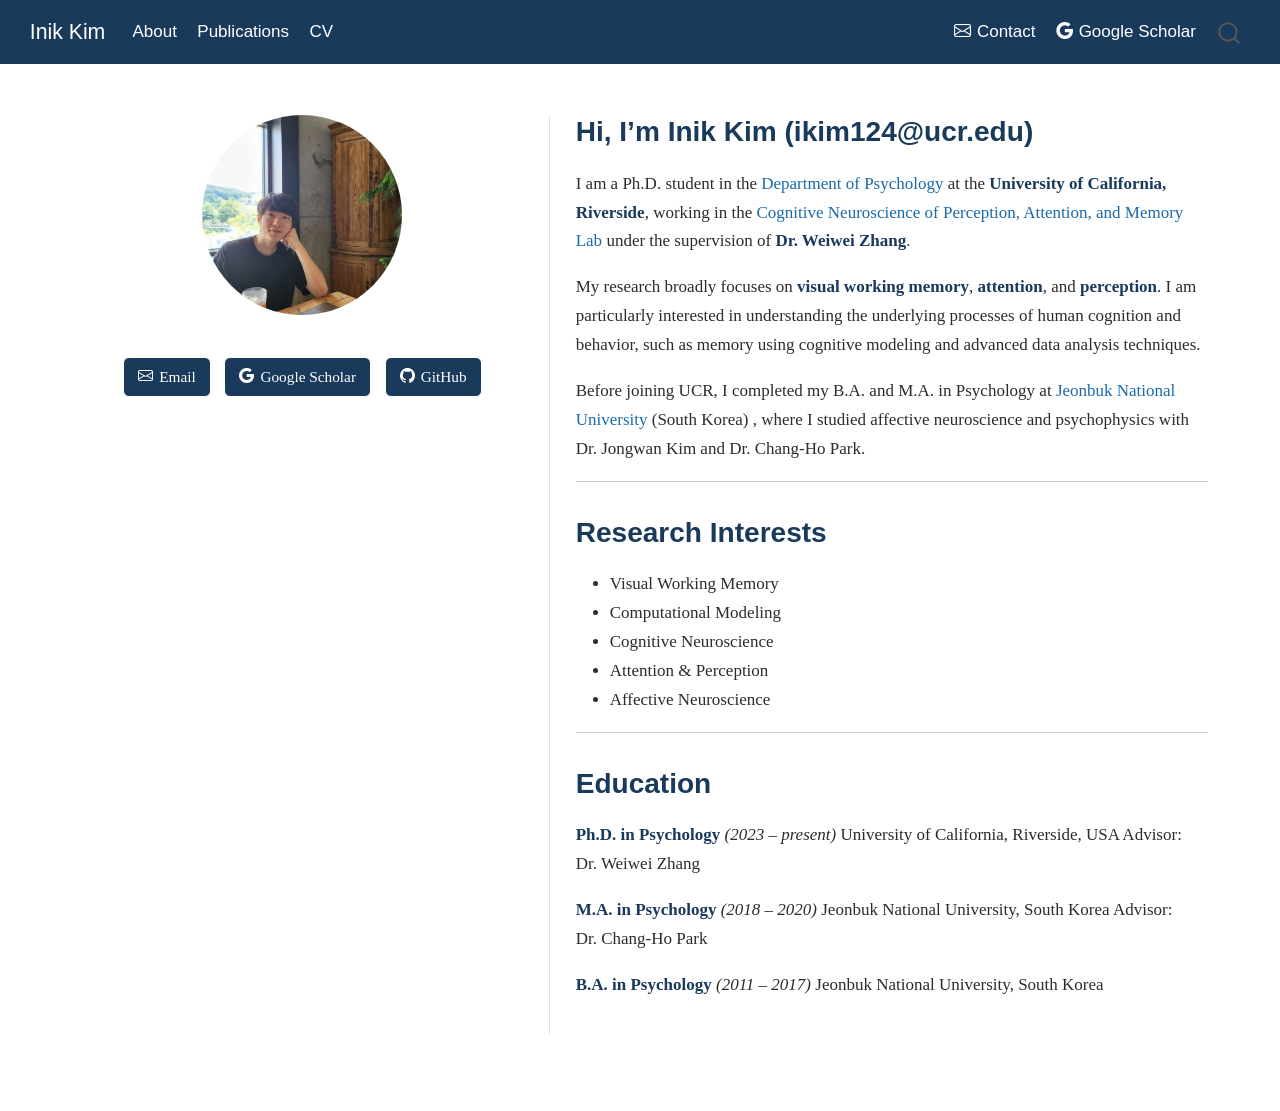
==== index.html @ 3f0efd4a "Built site for gh-pages" ====
<!DOCTYPE html>
<html xmlns="http://www.w3.org/1999/xhtml" lang="en" xml:lang="en"><head>

<meta charset="utf-8">
<meta name="generator" content="quarto-1.10.18">

<meta name="viewport" content="width=device-width, initial-scale=1.0, user-scalable=yes">


<title>Inik Kim</title>
<style>
/* Default styles provided by pandoc.
** See https://pandoc.org/MANUAL.html#variables-for-html for config info.
*/
span.smallcaps{font-variant: small-caps;}
div.columns{display: flex; gap: 1.5em;}
div.column{flex: auto;}
@media screen {
div.columns{gap: min(4vw, 1.5em);}
div.column{overflow-x: auto;}
}
div.hanging-indent{margin-left: 1.5em; text-indent: -1.5em;}
ul.task-list{list-style: none;}
ul.task-list li input[type="checkbox"] {
  width: 0.8em;
  margin: 0 0.8em 0.2em -1em; /* quarto-specific, see https://github.com/quarto-dev/quarto-cli/issues/4556 */ 
  vertical-align: middle;
}
</style>


<script src="site_libs/quarto-nav/quarto-nav.js"></script>
<script src="site_libs/quarto-nav/headroom.min.js"></script>
<script src="site_libs/clipboard/clipboard.min.js"></script>
<script src="site_libs/quarto-search/autocomplete.umd.js"></script>
<script src="site_libs/quarto-search/fuse.min.js"></script>
<script src="site_libs/quarto-search/quarto-search.js"></script>
<meta name="quarto:offset" content="./">
<script src="site_libs/quarto-html/quarto.js" type="module"></script>
<script src="site_libs/quarto-html/tabsets/tabsets.js" type="module"></script>
<script src="site_libs/quarto-html/popper.min.js"></script>
<script src="site_libs/quarto-html/tippy.umd.min.js"></script>
<link href="site_libs/quarto-html/tippy.css" rel="stylesheet">
<link href="site_libs/quarto-html/quarto-syntax-highlighting-64a204ab8560d761af7679ceaba22944.css" rel="stylesheet" id="quarto-text-highlighting-styles">
<script src="site_libs/bootstrap/bootstrap.min.js"></script>
<link href="site_libs/bootstrap/bootstrap-icons.css" rel="stylesheet">
<link href="site_libs/bootstrap/bootstrap-6ac2aec46ad7f46b16024ee4409aa65c.min.css" rel="stylesheet" append-hash="true" id="quarto-bootstrap" data-mode="light">
<script id="quarto-search-options" type="application/json">{
  "location": "navbar",
  "copy-button": false,
  "collapse-after": 3,
  "panel-placement": "end",
  "type": "overlay",
  "limit": 50,
  "keyboard-shortcut": [
    "f",
    "/",
    "s"
  ],
  "show-item-context": false,
  "language": {
    "search-no-results-text": "No results",
    "search-matching-documents-text": "matching documents",
    "search-copy-link-title": "Copy link to search",
    "search-hide-matches-text": "Hide additional matches",
    "search-more-match-text": "more match in this document",
    "search-more-matches-text": "more matches in this document",
    "search-clear-button-title": "Clear",
    "search-text-placeholder": "",
    "search-detached-cancel-button-title": "Cancel",
    "search-submit-button-title": "Submit",
    "search-label": "Search"
  }
}</script>


<link rel="stylesheet" href="styles.css">
</head>

<body class="nav-fixed quarto-light">

<div id="quarto-search-results"></div>
  <header id="quarto-header" class="headroom fixed-top">
    <nav class="navbar navbar-expand-lg " data-bs-theme="dark">
      <div class="navbar-container container-fluid">
      <div class="navbar-brand-container mx-auto">
    <a class="navbar-brand" href="./index.html">
    <span class="navbar-title">Inik Kim</span>
    </a>
  </div>
            <div id="quarto-search" class="" title="Search"></div>
          <button class="navbar-toggler" type="button" data-bs-toggle="collapse" data-bs-target="#navbarCollapse" aria-controls="navbarCollapse" role="menu" aria-expanded="false" aria-label="Toggle navigation" onclick="if (window.quartoToggleHeadroom) { window.quartoToggleHeadroom(); }">
  <span class="navbar-toggler-icon"></span>
</button>
          <div class="collapse navbar-collapse" id="navbarCollapse">
            <ul class="navbar-nav navbar-nav-scroll me-auto">
  <li class="nav-item">
    <a class="nav-link active" href="./index.html" aria-current="page"> 
<span class="menu-text">About</span></a>
  </li>  
  <li class="nav-item">
    <a class="nav-link" href="./publications.html"> 
<span class="menu-text">Publications</span></a>
  </li>  
  <li class="nav-item">
    <a class="nav-link" href="./cv.html"> 
<span class="menu-text">CV</span></a>
  </li>  
</ul>
            <ul class="navbar-nav navbar-nav-scroll ms-auto">
  <li class="nav-item">
    <a class="nav-link" href="mailto:ikim124@ucr.edu"> <i class="bi bi-envelope" role="img">
</i> 
<span class="menu-text">Contact</span></a>
  </li>  
  <li class="nav-item">
    <a class="nav-link" href="https://scholar.google.com/citations?user=Op0POqIAAAAJ&amp;hl=en&amp;oi=ao"> <i class="bi bi-google" role="img">
</i> 
<span class="menu-text">Google Scholar</span></a>
  </li>  
</ul>
          </div> <!-- /navcollapse -->
            <div class="quarto-navbar-tools">
</div>
      </div> <!-- /container-fluid -->
    </nav>
</header>
<!-- content -->
<div id="quarto-content" class="quarto-container page-columns page-rows-contents page-layout-full page-navbar">
<!-- sidebar -->
<!-- margin-sidebar -->
    
<!-- main -->
<div class="quarto-about-trestles column-page">
  <div class="about-entity">
    <img src="profile.jpg" class="about-image
  round " style="height: 200px; width: 200px;">
<header id="title-block-header" class="quarto-title-block"></header>
    <div class="about-links">
  <a href="mailto:ikim124@ucr.edu" class="about-link" rel="" target="">
    <i class="bi bi-envelope"></i>
     <span class="about-link-text">Email</span>
  </a>
  <a href="https://scholar.google.com/citations?user=Op0POqIAAAAJ&amp;hl=en&amp;oi=ao" class="about-link" rel="" target="">
    <i class="bi bi-google"></i>
     <span class="about-link-text">Google Scholar</span>
  </a>
  <a href="https://github.com/InikKim" class="about-link" rel="" target="">
    <i class="bi bi-github"></i>
     <span class="about-link-text">GitHub</span>
  </a>
</div>
  </div>
  <div class="about-contents"><main class="content column-page" id="quarto-document-content">
<section id="hi-im-inik-kim-ikim124ucr.edu" class="level2">
<h2 data-anchor-id="hi-im-inik-kim-ikim124ucr.edu">Hi, I’m Inik Kim (ikim124@ucr.edu)</h2>
<p>I am a Ph.D.&nbsp;student in the <a href="https://psychology.ucr.edu/">Department of Psychology</a> at the <strong>University of California, Riverside</strong>, working in the <a href="https://memory.ucr.edu/">Cognitive Neuroscience of Perception, Attention, and Memory Lab</a> under the supervision of <strong>Dr.&nbsp;Weiwei Zhang</strong>.</p>
<p>My research broadly focuses on <strong>visual working memory</strong>, <strong>attention</strong>, and <strong>perception</strong>. I am particularly interested in understanding the underlying processes of human cognition and behavior, such as memory using cognitive modeling and advanced data analysis techniques.</p>
<p>Before joining UCR, I completed my B.A. and M.A.&nbsp;in Psychology at <a href="https://psy.jbnu.ac.kr/psy/index.do">Jeonbuk National University</a> (South Korea) , where I studied affective neuroscience and psychophysics with Dr.&nbsp;Jongwan Kim and Dr.&nbsp;Chang-Ho Park.</p>
<hr>
</section>
<section id="research-interests" class="level2">
<h2 data-anchor-id="research-interests">Research Interests</h2>
<ul>
<li>Visual Working Memory</li>
<li>Computational Modeling</li>
<li>Cognitive Neuroscience</li>
<li>Attention &amp; Perception</li>
<li>Affective Neuroscience</li>
</ul>
<hr>
</section>
<section id="education" class="level2">
<h2 data-anchor-id="education">Education</h2>
<p><strong>Ph.D.&nbsp;in Psychology</strong> <em>(2023 – present)</em> University of California, Riverside, USA Advisor: Dr.&nbsp;Weiwei Zhang</p>
<p><strong>M.A.&nbsp;in Psychology</strong> <em>(2018 – 2020)</em> Jeonbuk National University, South Korea Advisor: Dr.&nbsp;Chang-Ho Park</p>
<p><strong>B.A. in Psychology</strong> <em>(2011 – 2017)</em> Jeonbuk National University, South Korea</p>


</section>
</main></div>
</div>
 <!-- /main -->
<script id="quarto-html-after-body" type="application/javascript">
  window.document.addEventListener("DOMContentLoaded", function (event) {
    const isCodeAnnotation = (el) => {
      for (const clz of el.classList) {
        if (clz.startsWith('code-annotation-')) {                     
          return true;
        }
      }
      return false;
    }
    const onCopySuccess = function(e) {
      // button target
      const button = e.trigger;
      // don't keep focus
      button.blur();
      // flash "checked"
      button.classList.add('code-copy-button-checked');
      var currentTitle = button.getAttribute("title");
      button.setAttribute("title", "Copied!");
      let tooltip;
      if (window.bootstrap) {
        button.setAttribute("data-bs-toggle", "tooltip");
        button.setAttribute("data-bs-placement", "left");
        button.setAttribute("data-bs-title", "Copied!");
        tooltip = new bootstrap.Tooltip(button, 
          { trigger: "manual", 
            customClass: "code-copy-button-tooltip",
            offset: [0, -8]});
        tooltip.show();    
      }
      setTimeout(function() {
        if (tooltip) {
          tooltip.hide();
          button.removeAttribute("data-bs-title");
          button.removeAttribute("data-bs-toggle");
          button.removeAttribute("data-bs-placement");
        }
        button.setAttribute("title", currentTitle);
        button.classList.remove('code-copy-button-checked');
      }, 1000);
      // clear code selection
      e.clearSelection();
    }
    const getTextToCopy = function(trigger) {
      const outerScaffold = trigger.parentElement.cloneNode(true);
      const codeEl = outerScaffold.querySelector('code');
      for (const childEl of codeEl.children) {
        if (isCodeAnnotation(childEl)) {
          childEl.remove();
        }
      }
      return codeEl.innerText;
    }
    const clipboard = new window.ClipboardJS('.code-copy-button:not([data-in-quarto-modal])', {
      text: getTextToCopy
    });
    clipboard.on('success', onCopySuccess);
    if (window.document.getElementById('quarto-embedded-source-code-modal')) {
      const clipboardModal = new window.ClipboardJS('.code-copy-button[data-in-quarto-modal]', {
        text: getTextToCopy,
        container: window.document.getElementById('quarto-embedded-source-code-modal')
      });
      clipboardModal.on('success', onCopySuccess);
    }
      var localhostRegex = new RegExp(/^(?:http|https):\/\/localhost\:?[0-9]*\//);
      var mailtoRegex = new RegExp(/^mailto:/);
        var filterRegex = new RegExp("https:\/\/InikKim\.github\.io\/ikim124\.github\.io\/");
      var isInternal = (href) => {
          return filterRegex.test(href) || localhostRegex.test(href) || mailtoRegex.test(href);
      }
      // Inspect non-navigation links and adorn them if external
     var links = window.document.querySelectorAll('a[href]:not(.nav-link):not(.navbar-brand):not(.toc-action):not(.sidebar-link):not(.sidebar-item-toggle):not(.pagination-link):not(.no-external):not([aria-hidden]):not(.dropdown-item):not(.quarto-navigation-tool):not(.about-link)');
      for (var i=0; i<links.length; i++) {
        const link = links[i];
        if (!isInternal(link.href)) {
          // undo the damage that might have been done by quarto-nav.js in the case of
          // links that we want to consider external
          if (link.dataset.originalHref !== undefined) {
            link.href = link.dataset.originalHref;
          }
        }
      }
    function tippyHover(el, contentFn, onTriggerFn, onUntriggerFn) {
      const config = {
        allowHTML: true,
        maxWidth: 500,
        delay: 100,
        arrow: false,
        appendTo: function(el) {
            return el.parentElement;
        },
        interactive: true,
        interactiveBorder: 10,
        theme: 'quarto',
        placement: 'bottom-start',
      };
      if (contentFn) {
        config.content = contentFn;
      }
      if (onTriggerFn) {
        config.onTrigger = onTriggerFn;
      }
      if (onUntriggerFn) {
        config.onUntrigger = onUntriggerFn;
      }
      window.tippy(el, config); 
    }
    const noterefs = window.document.querySelectorAll('a[role="doc-noteref"]');
    for (var i=0; i<noterefs.length; i++) {
      const ref = noterefs[i];
      tippyHover(ref, function() {
        // use id or data attribute instead here
        let href = ref.getAttribute('data-footnote-href') || ref.getAttribute('href');
        try { href = new URL(href).hash; } catch {}
        const id = href.replace(/^#\/?/, "");
        const note = window.document.getElementById(id);
        if (note) {
          return note.innerHTML;
        } else {
          return "";
        }
      });
    }
    const xrefs = window.document.querySelectorAll('a.quarto-xref');
    const processXRef = (id, note) => {
      // Strip column container classes
      const stripColumnClz = (el) => {
        el.classList.remove("page-full", "page-columns");
        if (el.children) {
          for (const child of el.children) {
            stripColumnClz(child);
          }
        }
      }
      stripColumnClz(note)
      if (id === null || id.startsWith('sec-')) {
        // Special case sections, only their first couple elements
        const container = document.createElement("div");
        if (note.children && note.children.length > 2) {
          container.appendChild(note.children[0].cloneNode(true));
          for (let i = 1; i < note.children.length; i++) {
            const child = note.children[i];
            if (child.tagName === "P" && child.innerText === "") {
              continue;
            } else {
              container.appendChild(child.cloneNode(true));
              break;
            }
          }
          if (window.Quarto?.typesetMath) {
            window.Quarto.typesetMath(container);
          }
          return container.innerHTML
        } else {
          if (window.Quarto?.typesetMath) {
            window.Quarto.typesetMath(note);
          }
          return note.innerHTML;
        }
      } else {
        // Remove any anchor links if they are present
        const anchorLink = note.querySelector('a.anchorjs-link');
        if (anchorLink) {
          anchorLink.remove();
        }
        if (window.Quarto?.typesetMath) {
          window.Quarto.typesetMath(note);
        }
        if (note.classList.contains("callout")) {
          return note.outerHTML;
        } else {
          return note.innerHTML;
        }
      }
    }
    for (var i=0; i<xrefs.length; i++) {
      const xref = xrefs[i];
      tippyHover(xref, undefined, function(instance) {
        instance.disable();
        let url = xref.getAttribute('href');
        let hash = undefined; 
        if (url.startsWith('#')) {
          hash = url;
        } else {
          try { hash = new URL(url).hash; } catch {}
        }
        if (hash) {
          const id = hash.replace(/^#\/?/, "");
          const note = window.document.getElementById(id);
          if (note !== null) {
            try {
              const html = processXRef(id, note.cloneNode(true));
              instance.setContent(html);
            } finally {
              instance.enable();
              instance.show();
            }
          } else {
            // See if we can fetch this
            fetch(url.split('#')[0])
            .then(res => res.text())
            .then(html => {
              const parser = new DOMParser();
              const htmlDoc = parser.parseFromString(html, "text/html");
              const note = htmlDoc.getElementById(id);
              if (note !== null) {
                const html = processXRef(id, note);
                instance.setContent(html);
              } 
            }).finally(() => {
              instance.enable();
              instance.show();
            });
          }
        } else {
          // See if we can fetch a full url (with no hash to target)
          // This is a special case and we should probably do some content thinning / targeting
          fetch(url)
          .then(res => res.text())
          .then(html => {
            const parser = new DOMParser();
            const htmlDoc = parser.parseFromString(html, "text/html");
            const note = htmlDoc.querySelector('main.content');
            if (note !== null) {
              // This should only happen for chapter cross references
              // (since there is no id in the URL)
              // remove the first header
              if (note.children.length > 0 && note.children[0].tagName === "HEADER") {
                note.children[0].remove();
              }
              const html = processXRef(null, note);
              instance.setContent(html);
            } 
          }).finally(() => {
            instance.enable();
            instance.show();
          });
        }
      }, function(instance) {
      });
    }
        let selectedAnnoteEl;
        const selectorForAnnotation = ( cell, annotation) => {
          let cellAttr = 'data-code-cell="' + cell + '"';
          let lineAttr = 'data-code-annotation="' +  annotation + '"';
          const selector = 'span[' + cellAttr + '][' + lineAttr + ']';
          return selector;
        }
        const selectCodeLines = (annoteEl) => {
          const doc = window.document;
          const targetCell = annoteEl.getAttribute("data-target-cell");
          const targetAnnotation = annoteEl.getAttribute("data-target-annotation");
          const annoteSpan = window.document.querySelector(selectorForAnnotation(targetCell, targetAnnotation));
          const lines = annoteSpan.getAttribute("data-code-lines").split(",");
          const lineIds = lines.map((line) => {
            return targetCell + "-" + line;
          })
          let top = null;
          let height = null;
          let parent = null;
          if (lineIds.length > 0) {
              //compute the position of the single el (top and bottom and make a div)
              const el = window.document.getElementById(lineIds[0]);
              top = el.offsetTop;
              height = el.offsetHeight;
              parent = el.parentElement.parentElement;
            if (lineIds.length > 1) {
              const lastEl = window.document.getElementById(lineIds[lineIds.length - 1]);
              const bottom = lastEl.offsetTop + lastEl.offsetHeight;
              height = bottom - top;
            }
            if (top !== null && height !== null && parent !== null) {
              // cook up a div (if necessary) and position it 
              let div = window.document.getElementById("code-annotation-line-highlight");
              if (div === null) {
                div = window.document.createElement("div");
                div.setAttribute("id", "code-annotation-line-highlight");
                div.style.position = 'absolute';
                parent.appendChild(div);
              }
              div.style.top = top - 2 + "px";
              div.style.height = height + 4 + "px";
              div.style.left = 0;
              let gutterDiv = window.document.getElementById("code-annotation-line-highlight-gutter");
              if (gutterDiv === null) {
                gutterDiv = window.document.createElement("div");
                gutterDiv.setAttribute("id", "code-annotation-line-highlight-gutter");
                gutterDiv.style.position = 'absolute';
                const codeCell = window.document.getElementById(targetCell);
                const gutter = codeCell.querySelector('.code-annotation-gutter');
                gutter.appendChild(gutterDiv);
              }
              gutterDiv.style.top = top - 2 + "px";
              gutterDiv.style.height = height + 4 + "px";
            }
            selectedAnnoteEl = annoteEl;
          }
        };
        const unselectCodeLines = () => {
          const elementsIds = ["code-annotation-line-highlight", "code-annotation-line-highlight-gutter"];
          elementsIds.forEach((elId) => {
            const div = window.document.getElementById(elId);
            if (div) {
              div.remove();
            }
          });
          selectedAnnoteEl = undefined;
        };
          // Handle positioning of the toggle
      window.addEventListener(
        "resize",
        throttle(() => {
          elRect = undefined;
          if (selectedAnnoteEl) {
            selectCodeLines(selectedAnnoteEl);
          }
        }, 10)
      );
      function throttle(fn, ms) {
      let throttle = false;
      let timer;
        return (...args) => {
          if(!throttle) { // first call gets through
              fn.apply(this, args);
              throttle = true;
          } else { // all the others get throttled
              if(timer) clearTimeout(timer); // cancel #2
              timer = setTimeout(() => {
                fn.apply(this, args);
                timer = throttle = false;
              }, ms);
          }
        };
      }
        // Attach click handler to the DT
        const annoteDls = window.document.querySelectorAll('dt[data-target-cell]');
        for (const annoteDlNode of annoteDls) {
          annoteDlNode.addEventListener('click', (event) => {
            const clickedEl = event.target;
            if (clickedEl !== selectedAnnoteEl) {
              unselectCodeLines();
              const activeEl = window.document.querySelector('dt[data-target-cell].code-annotation-active');
              if (activeEl) {
                activeEl.classList.remove('code-annotation-active');
              }
              selectCodeLines(clickedEl);
              clickedEl.classList.add('code-annotation-active');
            } else {
              // Unselect the line
              unselectCodeLines();
              clickedEl.classList.remove('code-annotation-active');
            }
          });
        }
    const findCites = (el) => {
      const parentEl = el.parentElement;
      if (parentEl) {
        const cites = parentEl.dataset.cites;
        if (cites) {
          return {
            el,
            cites: cites.split(' ')
          };
        } else {
          return findCites(el.parentElement)
        }
      } else {
        return undefined;
      }
    };
    var bibliorefs = window.document.querySelectorAll('a[role="doc-biblioref"]');
    for (var i=0; i<bibliorefs.length; i++) {
      const ref = bibliorefs[i];
      const citeInfo = findCites(ref);
      if (citeInfo) {
        tippyHover(citeInfo.el, function() {
          var popup = window.document.createElement('div');
          citeInfo.cites.forEach(function(cite) {
            var citeDiv = window.document.createElement('div');
            citeDiv.classList.add('hanging-indent');
            citeDiv.classList.add('csl-entry');
            var biblioDiv = window.document.getElementById('ref-' + cite);
            if (biblioDiv) {
              citeDiv.innerHTML = biblioDiv.innerHTML;
            }
            popup.appendChild(citeDiv);
          });
          return popup.innerHTML;
        });
      }
    }
  });
  </script>
</div> <!-- /content -->




</body></html>
---- site_libs/quarto-html/tippy.css ----
.tippy-box[data-animation=fade][data-state=hidden]{opacity:0}[data-tippy-root]{max-width:calc(100vw - 10px)}.tippy-box{position:relative;background-color:#333;color:#fff;border-radius:4px;font-size:14px;line-height:1.4;white-space:normal;outline:0;transition-property:transform,visibility,opacity}.tippy-box[data-placement^=top]>.tippy-arrow{bottom:0}.tippy-box[data-placement^=top]>.tippy-arrow:before{bottom:-7px;left:0;border-width:8px 8px 0;border-top-color:initial;transform-origin:center top}.tippy-box[data-placement^=bottom]>.tippy-arrow{top:0}.tippy-box[data-placement^=bottom]>.tippy-arrow:before{top:-7px;left:0;border-width:0 8px 8px;border-bottom-color:initial;transform-origin:center bottom}.tippy-box[data-placement^=left]>.tippy-arrow{right:0}.tippy-box[data-placement^=left]>.tippy-arrow:before{border-width:8px 0 8px 8px;border-left-color:initial;right:-7px;transform-origin:center left}.tippy-box[data-placement^=right]>.tippy-arrow{left:0}.tippy-box[data-placement^=right]>.tippy-arrow:before{left:-7px;border-width:8px 8px 8px 0;border-right-color:initial;transform-origin:center right}.tippy-box[data-inertia][data-state=visible]{transition-timing-function:cubic-bezier(.54,1.5,.38,1.11)}.tippy-arrow{width:16px;height:16px;color:#333}.tippy-arrow:before{content:"";position:absolute;border-color:transparent;border-style:solid}.tippy-content{position:relative;padding:5px 9px;z-index:1}
---- site_libs/quarto-html/quarto-syntax-highlighting-64a204ab8560d761af7679ceaba22944.css ----
/* quarto syntax highlight colors */
:root {
  --quarto-hl-ot-color: #003B4F;
  --quarto-hl-at-color: #657422;
  --quarto-hl-ss-color: #20794D;
  --quarto-hl-an-color: #5E5E5E;
  --quarto-hl-fu-color: #4758AB;
  --quarto-hl-st-color: #20794D;
  --quarto-hl-cf-color: #003B4F;
  --quarto-hl-op-color: #5E5E5E;
  --quarto-hl-er-color: #AD0000;
  --quarto-hl-bn-color: #AD0000;
  --quarto-hl-al-color: #AD0000;
  --quarto-hl-va-color: #111111;
  --quarto-hl-bu-color: inherit;
  --quarto-hl-ex-color: inherit;
  --quarto-hl-pp-color: #AD0000;
  --quarto-hl-in-color: #5E5E5E;
  --quarto-hl-vs-color: #20794D;
  --quarto-hl-wa-color: #5E5E5E;
  --quarto-hl-do-color: #5E5E5E;
  --quarto-hl-im-color: #00769E;
  --quarto-hl-ch-color: #20794D;
  --quarto-hl-dt-color: #AD0000;
  --quarto-hl-fl-color: #AD0000;
  --quarto-hl-co-color: #5E5E5E;
  --quarto-hl-cv-color: #5E5E5E;
  --quarto-hl-cn-color: #8f5902;
  --quarto-hl-sc-color: #5E5E5E;
  --quarto-hl-dv-color: #AD0000;
  --quarto-hl-kw-color: #003B4F;
}

/* other quarto variables */
:root {
  --quarto-font-monospace: SFMono-Regular, Menlo, Monaco, Consolas, "Liberation Mono", "Courier New", monospace;
}

/* syntax highlight based on Pandoc's rules */
pre > code.sourceCode > span {
  color: #003B4F;
}

code.sourceCode > span {
  color: #003B4F;
}

div.sourceCode,
div.sourceCode pre.sourceCode {
  color: #003B4F;
}

/* Normal */
code span {
  color: #003B4F;
}

/* Alert */
code span.al {
  color: #AD0000;
  font-style: inherit;
}

/* Annotation */
code span.an {
  color: #5E5E5E;
  font-style: inherit;
}

/* Attribute */
code span.at {
  color: #657422;
  font-style: inherit;
}

/* BaseN */
code span.bn {
  color: #AD0000;
  font-style: inherit;
}

/* BuiltIn */
code span.bu {
  font-style: inherit;
}

/* ControlFlow */
code span.cf {
  color: #003B4F;
  font-weight: bold;
  font-style: inherit;
}

/* Char */
code span.ch {
  color: #20794D;
  font-style: inherit;
}

/* Constant */
code span.cn {
  color: #8f5902;
  font-style: inherit;
}

/* Comment */
code span.co {
  color: #5E5E5E;
  font-style: inherit;
}

/* CommentVar */
code span.cv {
  color: #5E5E5E;
  font-style: italic;
}

/* Documentation */
code span.do {
  color: #5E5E5E;
  font-style: italic;
}

/* DataType */
code span.dt {
  color: #AD0000;
  font-style: inherit;
}

/* DecVal */
code span.dv {
  color: #AD0000;
  font-style: inherit;
}

/* Error */
code span.er {
  color: #AD0000;
  font-style: inherit;
}

/* Extension */
code span.ex {
  font-style: inherit;
}

/* Float */
code span.fl {
  color: #AD0000;
  font-style: inherit;
}

/* Function */
code span.fu {
  color: #4758AB;
  font-style: inherit;
}

/* Import */
code span.im {
  color: #00769E;
  font-style: inherit;
}

/* Information */
code span.in {
  color: #5E5E5E;
  font-style: inherit;
}

/* Keyword */
code span.kw {
  color: #003B4F;
  font-weight: bold;
  font-style: inherit;
}

/* Operator */
code span.op {
  color: #5E5E5E;
  font-style: inherit;
}

/* Other */
code span.ot {
  color: #003B4F;
  font-style: inherit;
}

/* Preprocessor */
code span.pp {
  color: #AD0000;
  font-style: inherit;
}

/* SpecialChar */
code span.sc {
  color: #5E5E5E;
  font-style: inherit;
}

/* SpecialString */
code span.ss {
  color: #20794D;
  font-style: inherit;
}

/* String */
code span.st {
  color: #20794D;
  font-style: inherit;
}

/* Variable */
code span.va {
  color: #111111;
  font-style: inherit;
}

/* VerbatimString */
code span.vs {
  color: #20794D;
  font-style: inherit;
}

/* Warning */
code span.wa {
  color: #5E5E5E;
  font-style: italic;
}

.prevent-inlining {
  content: "</";
}

/*# sourceMappingURL=9d8d5bb603a83b8298b89080a598c93b.css.map */
---- styles.css ----
/* ── General ── */
body {
  font-family: 'Georgia', serif;
  color: #2c2c2c;
  line-height: 1.7;
}

/* ── Navbar ── */
.navbar {
  background-color: #1a3a5c !important;
}

.navbar-brand,
.nav-link {
  color: #ffffff !important;
  font-family: 'Helvetica Neue', sans-serif;
}

.nav-link:hover {
  color: #aad4f5 !important;
}

/* ── About / index page ── */
#quarto-content .about-entity .about-links a {
  background-color: #1a3a5c;
  color: white;
  border-radius: 6px;
  padding: 6px 14px;
  font-size: 0.9em;
  text-decoration: none;
  transition: background-color 0.2s;
}

#quarto-content .about-entity .about-links a:hover {
  background-color: #2a5c8a;
}

/* ── Headings ── */
h1, h2, h3 {
  font-family: 'Helvetica Neue', sans-serif;
  color: #1a3a5c;
}

h2 {
  border-bottom: 2px solid #d0e4f4;
  padding-bottom: 4px;
  margin-top: 2rem;
}

/* ── Links ── */
a {
  color: #1a6aab;
  text-decoration: none;
}

a:hover {
  text-decoration: underline;
  color: #1a3a5c;
}

/* ── Publications ── */
p strong {
  color: #1a3a5c;
}

/* year labels */
.publications-year {
  font-family: 'Helvetica Neue', sans-serif;
  font-size: 0.95em;
  font-weight: 700;
  color: #1a3a5c;
  letter-spacing: 0.03em;
  margin-top: 1.2rem;
  margin-bottom: 0.2rem;
}

/* ── Publication figure layout ── */
.pub-figures-row {
  display: flex;
  flex-direction: row;
  gap: 0.5rem;
  justify-content: center;
  align-items: flex-start;
  margin: 0.75rem auto 0.3rem auto;
  max-width: 360px;
}

.pub-figures-row img {
  flex: 1 1 0;
  min-width: 0;
  max-width: 175px;
  height: auto;
  border-radius: 5px;
  border: 1px solid #d0e4f4;
  background-color: #f5f9fd;
  display: block;
  transition: box-shadow 0.2s, transform 0.2s;
}

.pub-figures-row img:only-child {
  max-width: 360px;
  flex: none;
  width: 100%;
}

.pub-figures-row img:hover {
  box-shadow: 0 4px 14px rgba(26, 58, 92, 0.15);
  transform: translateY(-1px);
}

.pub-fig-caption {
  font-size: 0.74em;
  color: #777;
  text-align: center;
  font-style: italic;
  margin: 0.1rem auto 1.2rem auto;
  max-width: 360px;
  line-height: 1.4;
}

/* ── CV table ── */
table {
  width: 100%;
  border-collapse: collapse;
  margin-top: 1rem;
}

th {
  background-color: #1a3a5c;
  color: white;
  padding: 8px 12px;
  text-align: left;
}

td {
  padding: 8px 12px;
  border-bottom: 1px solid #e0e0e0;
}

tr:nth-child(even) td {
  background-color: #f5f9fd;
}

/* ── Footer ── */
.nav-footer {
  background-color: #f0f4f8;
  color: #666;
  font-size: 0.85em;
  text-align: center;
  padding: 12px;
}
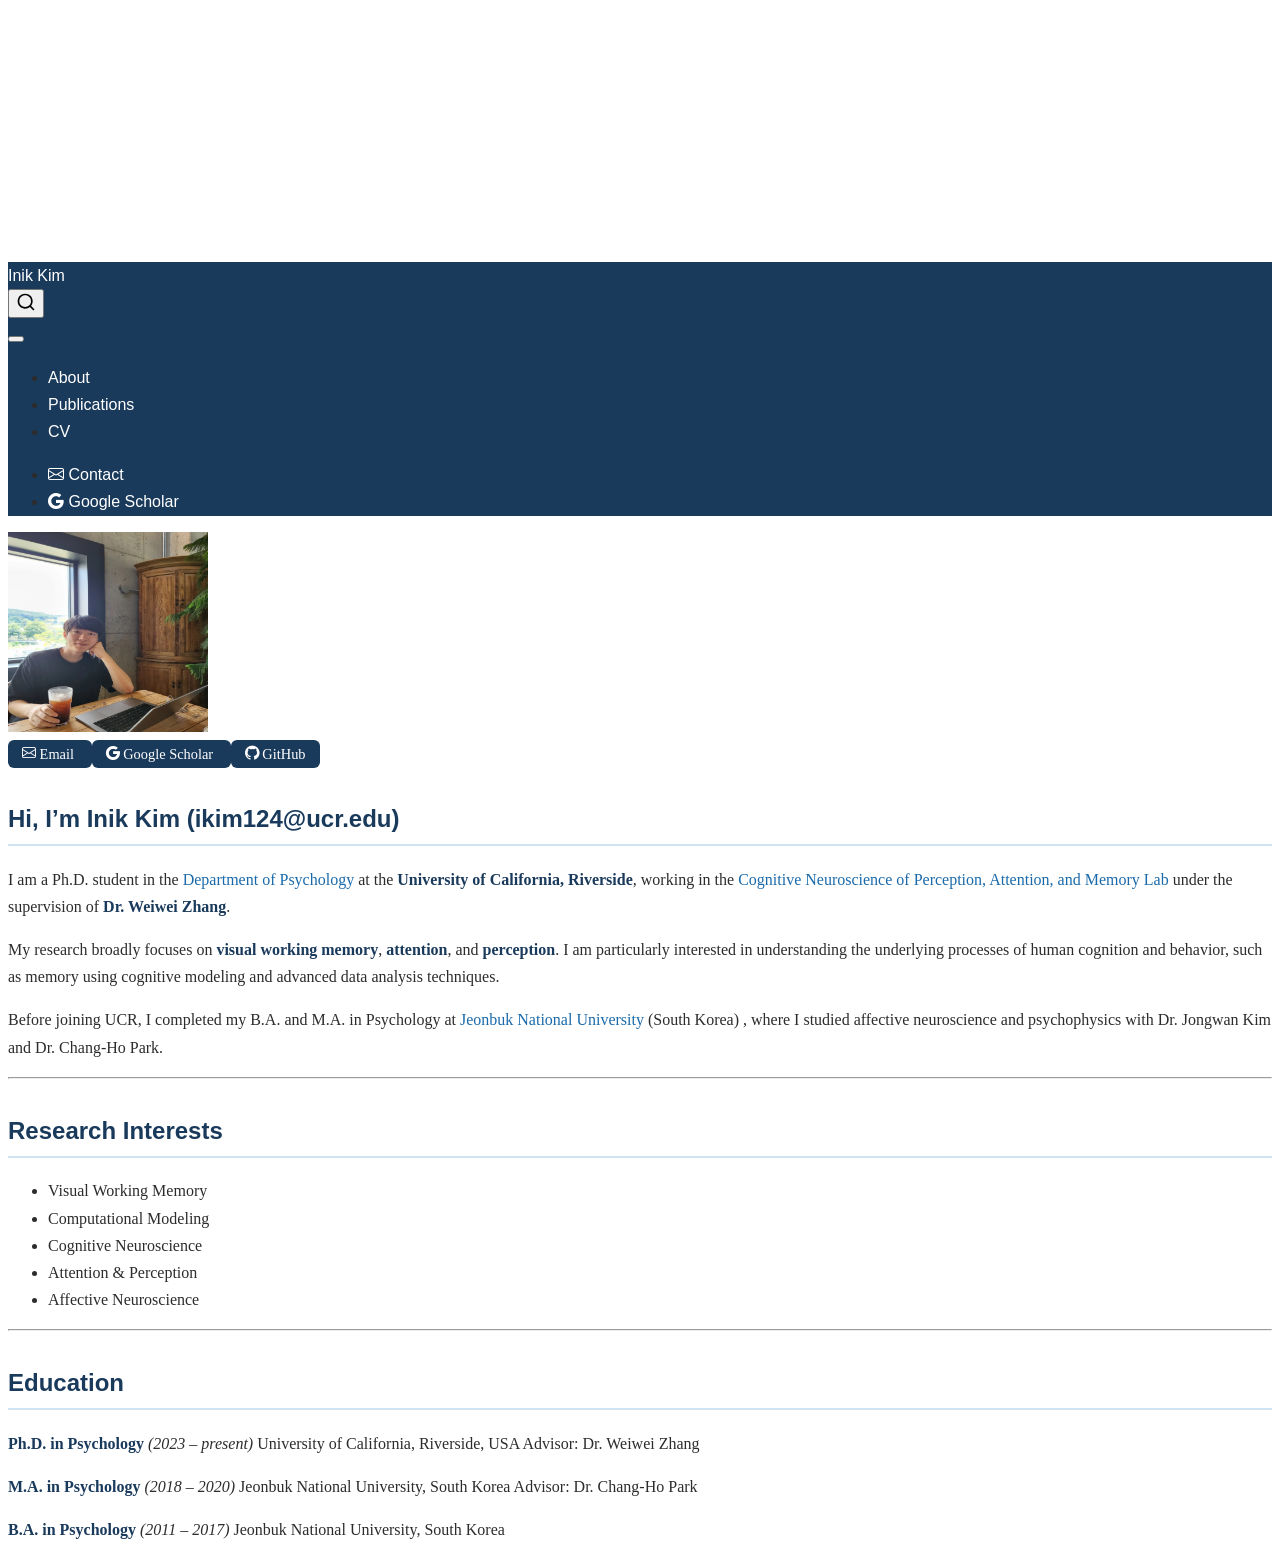
==== commit 869b120a: "Built site for gh-pages" ====
--- a/index.html
+++ b/index.html
@@ -2,7 +2,7 @@
 <html xmlns="http://www.w3.org/1999/xhtml" lang="en" xml:lang="en"><head>
 
 <meta charset="utf-8">
-<meta name="generator" content="quarto-1.10.18">
+<meta name="generator" content="quarto-1.10.19">
 
 <meta name="viewport" content="width=device-width, initial-scale=1.0, user-scalable=yes">
 
@@ -41,10 +41,10 @@
 <script src="site_libs/quarto-html/popper.min.js"></script>
 <script src="site_libs/quarto-html/tippy.umd.min.js"></script>
 <link href="site_libs/quarto-html/tippy.css" rel="stylesheet">
-<link href="site_libs/quarto-html/quarto-syntax-highlighting-64a204ab8560d761af7679ceaba22944.css" rel="stylesheet" id="quarto-text-highlighting-styles">
+<link href="site_libs/quarto-html/quarto-syntax-highlighting-bf27225e3a48a9273f3daa8f8e829971.css" rel="stylesheet" id="quarto-text-highlighting-styles">
 <script src="site_libs/bootstrap/bootstrap.min.js"></script>
 <link href="site_libs/bootstrap/bootstrap-icons.css" rel="stylesheet">
-<link href="site_libs/bootstrap/bootstrap-6ac2aec46ad7f46b16024ee4409aa65c.min.css" rel="stylesheet" append-hash="true" id="quarto-bootstrap" data-mode="light">
+<link href="site_libs/bootstrap/bootstrap-55617497126496852ff9f5a59253c640.min.css" rel="stylesheet" append-hash="true" id="quarto-bootstrap" data-mode="light">
 <script id="quarto-search-options" type="application/json">{
   "location": "navbar",
   "copy-button": false,
--- a/site_libs/quarto-html/quarto-syntax-highlighting-bf27225e3a48a9273f3daa8f8e829971.css
+++ b/site_libs/quarto-html/quarto-syntax-highlighting-bf27225e3a48a9273f3daa8f8e829971.css
@@ -0,0 +1,236 @@
+/* quarto syntax highlight colors */
+:root {
+  --quarto-hl-ot-color: #003B4F;
+  --quarto-hl-at-color: #657422;
+  --quarto-hl-ss-color: #20794D;
+  --quarto-hl-an-color: #5E5E5E;
+  --quarto-hl-fu-color: #4758AB;
+  --quarto-hl-st-color: #20794D;
+  --quarto-hl-cf-color: #003B4F;
+  --quarto-hl-op-color: #5E5E5E;
+  --quarto-hl-er-color: #AD0000;
+  --quarto-hl-bn-color: #AD0000;
+  --quarto-hl-al-color: #AD0000;
+  --quarto-hl-va-color: #111111;
+  --quarto-hl-bu-color: inherit;
+  --quarto-hl-ex-color: inherit;
+  --quarto-hl-pp-color: #AD0000;
+  --quarto-hl-in-color: #5E5E5E;
+  --quarto-hl-vs-color: #20794D;
+  --quarto-hl-wa-color: #5E5E5E;
+  --quarto-hl-do-color: #5E5E5E;
+  --quarto-hl-im-color: #00769E;
+  --quarto-hl-ch-color: #20794D;
+  --quarto-hl-dt-color: #AD0000;
+  --quarto-hl-fl-color: #AD0000;
+  --quarto-hl-co-color: #5E5E5E;
+  --quarto-hl-cv-color: #5E5E5E;
+  --quarto-hl-cn-color: #8f5902;
+  --quarto-hl-sc-color: #5E5E5E;
+  --quarto-hl-dv-color: #AD0000;
+  --quarto-hl-kw-color: #003B4F;
+}
+
+/* other quarto variables */
+:root {
+  --quarto-font-monospace: SFMono-Regular, Menlo, Monaco, Consolas, "Liberation Mono", "Courier New", monospace;
+}
+
+/* syntax highlight based on Pandoc's rules */
+pre > code.sourceCode > span {
+  color: #003B4F;
+}
+
+code.sourceCode > span {
+  color: #003B4F;
+}
+
+div.sourceCode,
+div.sourceCode pre.sourceCode {
+  color: #003B4F;
+}
+
+/* Normal */
+code span {
+  color: #003B4F;
+}
+
+/* Alert */
+code span.al {
+  color: #AD0000;
+  font-style: inherit;
+}
+
+/* Annotation */
+code span.an {
+  color: #5E5E5E;
+  font-style: inherit;
+}
+
+/* Attribute */
+code span.at {
+  color: #657422;
+  font-style: inherit;
+}
+
+/* BaseN */
+code span.bn {
+  color: #AD0000;
+  font-style: inherit;
+}
+
+/* BuiltIn */
+code span.bu {
+  font-style: inherit;
+}
+
+/* ControlFlow */
+code span.cf {
+  color: #003B4F;
+  font-weight: bold;
+  font-style: inherit;
+}
+
+/* Char */
+code span.ch {
+  color: #20794D;
+  font-style: inherit;
+}
+
+/* Constant */
+code span.cn {
+  color: #8f5902;
+  font-style: inherit;
+}
+
+/* Comment */
+code span.co {
+  color: #5E5E5E;
+  font-style: inherit;
+}
+
+/* CommentVar */
+code span.cv {
+  color: #5E5E5E;
+  font-style: italic;
+}
+
+/* Documentation */
+code span.do {
+  color: #5E5E5E;
+  font-style: italic;
+}
+
+/* DataType */
+code span.dt {
+  color: #AD0000;
+  font-style: inherit;
+}
+
+/* DecVal */
+code span.dv {
+  color: #AD0000;
+  font-style: inherit;
+}
+
+/* Error */
+code span.er {
+  color: #AD0000;
+  font-style: inherit;
+}
+
+/* Extension */
+code span.ex {
+  font-style: inherit;
+}
+
+/* Float */
+code span.fl {
+  color: #AD0000;
+  font-style: inherit;
+}
+
+/* Function */
+code span.fu {
+  color: #4758AB;
+  font-style: inherit;
+}
+
+/* Import */
+code span.im {
+  color: #00769E;
+  font-style: inherit;
+}
+
+/* Information */
+code span.in {
+  color: #5E5E5E;
+  font-style: inherit;
+}
+
+/* Keyword */
+code span.kw {
+  color: #003B4F;
+  font-weight: bold;
+  font-style: inherit;
+}
+
+/* Operator */
+code span.op {
+  color: #5E5E5E;
+  font-style: inherit;
+}
+
+/* Other */
+code span.ot {
+  color: #003B4F;
+  font-style: inherit;
+}
+
+/* Preprocessor */
+code span.pp {
+  color: #AD0000;
+  font-style: inherit;
+}
+
+/* SpecialChar */
+code span.sc {
+  color: #5E5E5E;
+  font-style: inherit;
+}
+
+/* SpecialString */
+code span.ss {
+  color: #20794D;
+  font-style: inherit;
+}
+
+/* String */
+code span.st {
+  color: #20794D;
+  font-style: inherit;
+}
+
+/* Variable */
+code span.va {
+  color: #111111;
+  font-style: inherit;
+}
+
+/* VerbatimString */
+code span.vs {
+  color: #20794D;
+  font-style: inherit;
+}
+
+/* Warning */
+code span.wa {
+  color: #5E5E5E;
+  font-style: italic;
+}
+
+.prevent-inlining {
+  content: "</";
+}
+
+/*# sourceMappingURL=8be38f48d34c45af72792cbd699585e7.css.map */
--- a/styles.css
+++ b/styles.css
@@ -11,13 +11,28 @@
 }
 
 .navbar-brand,
-.nav-link {
+.navbar .nav-link {
   color: #ffffff !important;
   font-family: 'Helvetica Neue', sans-serif;
 }
 
-.nav-link:hover {
+.navbar .nav-link:hover {
   color: #aad4f5 !important;
+}
+
+/* ── Tabsets (e.g., International / National & University) ── */
+.panel-tabset .nav-tabs .nav-link {
+  color: #1a6aab;
+  font-family: 'Helvetica Neue', sans-serif;
+}
+
+.panel-tabset .nav-tabs .nav-link:hover {
+  color: #1a3a5c;
+}
+
+.panel-tabset .nav-tabs .nav-link.active {
+  color: #1a3a5c;
+  font-weight: 600;
 }
 
 /* ── About / index page ── */
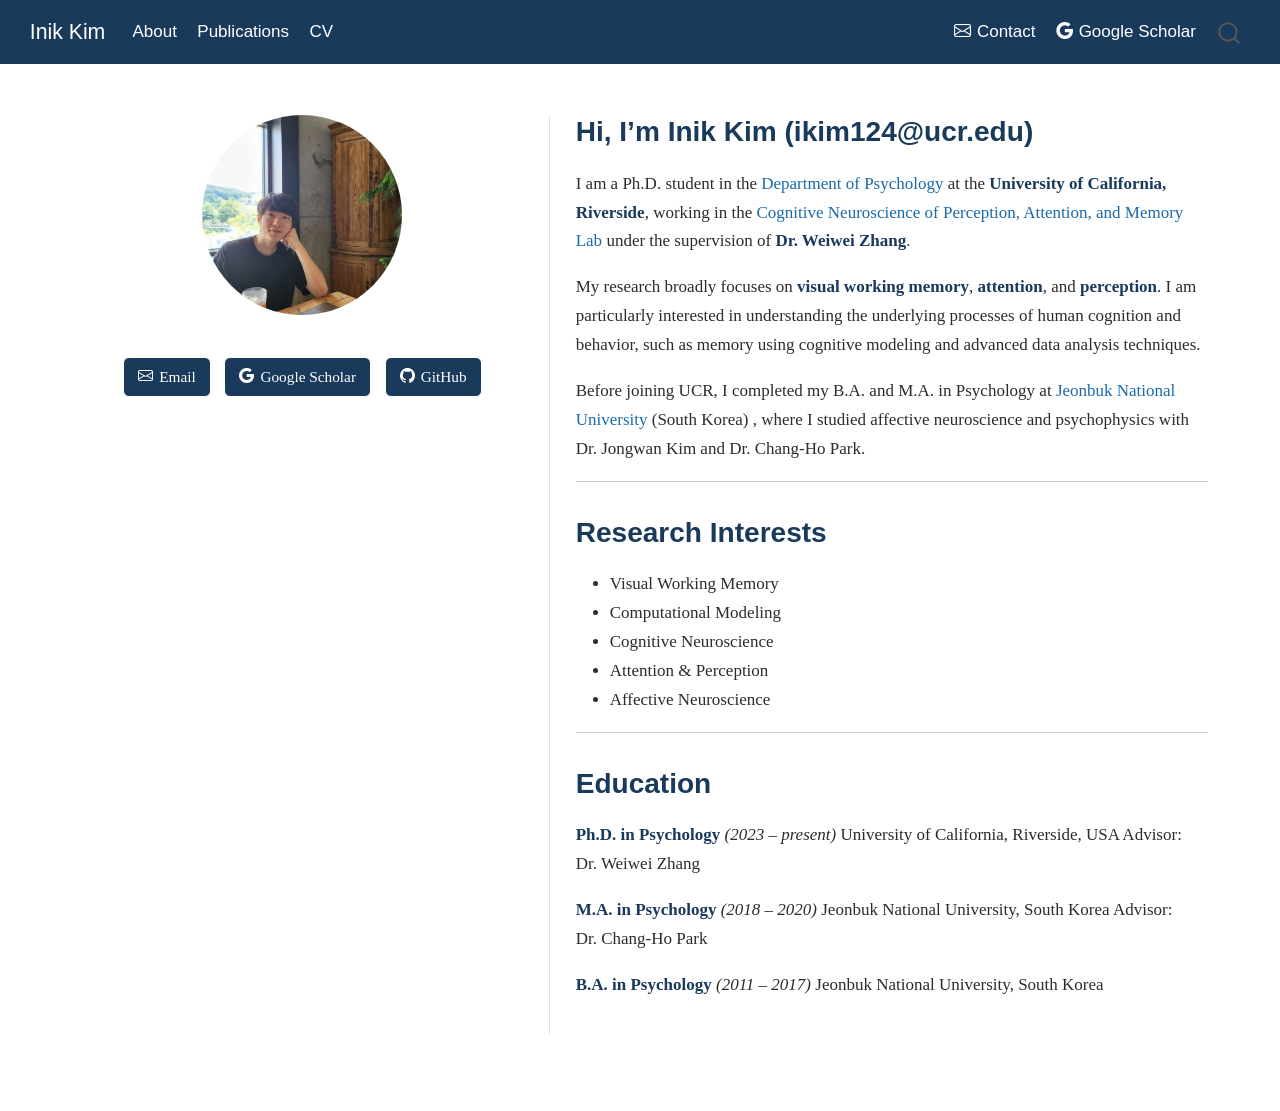
==== commit 8c251340: "Built site for gh-pages" ====
--- a/index.html
+++ b/index.html
@@ -2,7 +2,7 @@
 <html xmlns="http://www.w3.org/1999/xhtml" lang="en" xml:lang="en"><head>
 
 <meta charset="utf-8">
-<meta name="generator" content="quarto-1.10.19">
+<meta name="generator" content="quarto-1.11.9">
 
 <meta name="viewport" content="width=device-width, initial-scale=1.0, user-scalable=yes">
 
@@ -38,13 +38,14 @@
 <meta name="quarto:offset" content="./">
 <script src="site_libs/quarto-html/quarto.js" type="module"></script>
 <script src="site_libs/quarto-html/tabsets/tabsets.js" type="module"></script>
+<script src="site_libs/quarto-html/scrollable-regions/scrollable-regions.js" type="module"></script>
 <script src="site_libs/quarto-html/popper.min.js"></script>
 <script src="site_libs/quarto-html/tippy.umd.min.js"></script>
 <link href="site_libs/quarto-html/tippy.css" rel="stylesheet">
-<link href="site_libs/quarto-html/quarto-syntax-highlighting-bf27225e3a48a9273f3daa8f8e829971.css" rel="stylesheet" id="quarto-text-highlighting-styles">
+<link href="site_libs/quarto-html/quarto-syntax-highlighting-63b5708e65d6cd79cd7618c58d0c21e7.css" rel="stylesheet" id="quarto-text-highlighting-styles">
 <script src="site_libs/bootstrap/bootstrap.min.js"></script>
 <link href="site_libs/bootstrap/bootstrap-icons.css" rel="stylesheet">
-<link href="site_libs/bootstrap/bootstrap-55617497126496852ff9f5a59253c640.min.css" rel="stylesheet" append-hash="true" id="quarto-bootstrap" data-mode="light">
+<link href="site_libs/bootstrap/bootstrap-f35a81a4717690815b2013502477d714.min.css" rel="stylesheet" append-hash="true" id="quarto-bootstrap" data-mode="light">
 <script id="quarto-search-options" type="application/json">{
   "location": "navbar",
   "copy-button": false,
@@ -77,19 +78,18 @@
 <link rel="stylesheet" href="styles.css">
 </head>
 
-<body class="nav-fixed quarto-light">
+<body class="nav-fixed quarto-light"><a id="quarto-skip-link" class="visually-hidden-focusable" href="#quarto-document-content">Skip to main content</a>
 
 <div id="quarto-search-results"></div>
   <header id="quarto-header" class="headroom fixed-top">
-    <nav class="navbar navbar-expand-lg " data-bs-theme="dark">
+    <nav class="navbar navbar-expand-lg " data-bs-theme="dark" aria-label="Site">
       <div class="navbar-container container-fluid">
       <div class="navbar-brand-container mx-auto">
     <a class="navbar-brand" href="./index.html">
     <span class="navbar-title">Inik Kim</span>
     </a>
   </div>
-            <div id="quarto-search" class="" title="Search"></div>
-          <button class="navbar-toggler" type="button" data-bs-toggle="collapse" data-bs-target="#navbarCollapse" aria-controls="navbarCollapse" role="menu" aria-expanded="false" aria-label="Toggle navigation" onclick="if (window.quartoToggleHeadroom) { window.quartoToggleHeadroom(); }">
+          <button class="navbar-toggler" type="button" data-bs-toggle="collapse" data-bs-target="#navbarCollapse" aria-controls="navbarCollapse" aria-expanded="false" aria-label="Toggle navigation" onclick="if (window.quartoToggleHeadroom) { window.quartoToggleHeadroom(); }">
   <span class="navbar-toggler-icon"></span>
 </button>
           <div class="collapse navbar-collapse" id="navbarCollapse">
@@ -122,6 +122,7 @@
           </div> <!-- /navcollapse -->
             <div class="quarto-navbar-tools">
 </div>
+            <div id="quarto-search" class="" title="Search"></div>
       </div> <!-- /container-fluid -->
     </nav>
 </header>
@@ -151,7 +152,7 @@
   </a>
 </div>
   </div>
-  <div class="about-contents"><main class="content column-page" id="quarto-document-content">
+  <div class="about-contents"><main class="content column-page" id="quarto-document-content" tabindex="-1">
 <section id="hi-im-inik-kim-ikim124ucr.edu" class="level2">
 <h2 data-anchor-id="hi-im-inik-kim-ikim124ucr.edu">Hi, I’m Inik Kim (ikim124@ucr.edu)</h2>
 <p>I am a Ph.D.&nbsp;student in the <a href="https://psychology.ucr.edu/">Department of Psychology</a> at the <strong>University of California, Riverside</strong>, working in the <a href="https://memory.ucr.edu/">Cognitive Neuroscience of Perception, Attention, and Memory Lab</a> under the supervision of <strong>Dr.&nbsp;Weiwei Zhang</strong>.</p>
@@ -252,7 +253,8 @@
           return filterRegex.test(href) || localhostRegex.test(href) || mailtoRegex.test(href);
       }
       // Inspect non-navigation links and adorn them if external
-     var links = window.document.querySelectorAll('a[href]:not(.nav-link):not(.navbar-brand):not(.toc-action):not(.sidebar-link):not(.sidebar-item-toggle):not(.pagination-link):not(.no-external):not([aria-hidden]):not(.dropdown-item):not(.quarto-navigation-tool):not(.about-link)');
+      window.quartoDecorateExternalLinks = function (root) {
+     var links = (root || window.document).querySelectorAll('a[href]:not(.nav-link):not(.navbar-brand):not(.toc-action):not(.sidebar-link):not(.sidebar-item-toggle):not(.pagination-link):not(.no-external):not([aria-hidden]):not(.dropdown-item):not(.quarto-navigation-tool):not(.about-link)');
       for (var i=0; i<links.length; i++) {
         const link = links[i];
         if (!isInternal(link.href)) {
@@ -261,8 +263,69 @@
           if (link.dataset.originalHref !== undefined) {
             link.href = link.dataset.originalHref;
           }
-        }
-      }
+          if (!link.classList.contains('no-external-icon')) {
+          }
+        }
+      }
+      };
+      window.quartoDecorateExternalLinks(window.document);
+    // Esc closes the popup (WCAG 1.4.13) and focus leaving both trigger and
+    // popup closes it (WCAG 2.4.11); tippy handles neither for interactive popups.
+    const hideOnEscAndFocusOut = {
+      name: 'hideOnEscAndFocusOut',
+      defaultValue: true,
+      fn(instance) {
+        const dismiss = () => {
+          // A show scheduled by the trigger delay would otherwise reopen it
+          instance.clearDelayTimeouts();
+          instance.hide();
+        };
+        const onKeyDown = (event) => {
+          if (event.key !== 'Escape') {
+            return;
+          }
+          // Keep Esc from also reaching page handlers (e.g. reveal.js overview),
+          // except an open reveal.js slide menu, which Esc should close too.
+          // The menu handles keys only when its keyboard option is on.
+          const menuHandlesEsc = window.Reveal?.getPlugin?.('menu')?.isOpen() &&
+            window.Reveal.getConfig().menu?.keyboard !== false;
+          if (!menuHandlesEsc) {
+            event.stopPropagation();
+          }
+          if (instance.popper.contains(window.document.activeElement)) {
+            // Disabled while refocusing so the focus trigger does not reopen it
+            instance.disable();
+            instance.reference.focus();
+            instance.enable();
+          }
+          dismiss();
+        };
+        const onFocusOut = (event) => {
+          const target = event.relatedTarget;
+          if (target && !instance.reference.contains(target) &&
+              !instance.popper.contains(target)) {
+            dismiss();
+          }
+        };
+        // On the trigger too: a click trigger (code-annotations: select) has no
+        // blur handling. Attached for the instance's lifetime so leaving the
+        // trigger also cancels a show still pending on the trigger delay.
+        instance.reference.addEventListener('focusout', onFocusOut);
+        return {
+          onShow() {
+            window.document.addEventListener('keydown', onKeyDown, true);
+            instance.popper.addEventListener('focusout', onFocusOut);
+          },
+          onHide() {
+            window.document.removeEventListener('keydown', onKeyDown, true);
+            instance.popper.removeEventListener('focusout', onFocusOut);
+          },
+          onDestroy() {
+            instance.reference.removeEventListener('focusout', onFocusOut);
+          },
+        };
+      },
+    };
     function tippyHover(el, contentFn, onTriggerFn, onUntriggerFn) {
       const config = {
         allowHTML: true,
@@ -276,6 +339,7 @@
         interactiveBorder: 10,
         theme: 'quarto',
         placement: 'bottom-start',
+        plugins: [hideOnEscAndFocusOut],
       };
       if (contentFn) {
         config.content = contentFn;
@@ -438,44 +502,54 @@
           const lineIds = lines.map((line) => {
             return targetCell + "-" + line;
           })
-          let top = null;
-          let height = null;
-          let parent = null;
+          // Each band is positioned against its own containing block, which is
+          // not the offsetParent of the lines, so place it from client rects.
+          const placeBand = (band, firstEl, lastEl, codeBlock) => {
+            const container = band.offsetParent;
+            if (container === null) {
+              return;
+            }
+            const containerRect = container.getBoundingClientRect();
+            // Reveal.js scales slides with a transform, so convert client
+            // pixels back to the CSS pixels of the container.
+            const scale = containerRect.height / container.offsetHeight || 1;
+            const firstRect = firstEl.getBoundingClientRect();
+            const lastRect = lastEl.getBoundingClientRect();
+            const top = (firstRect.top - containerRect.top) / scale - container.clientTop + container.scrollTop;
+            const height = (lastRect.bottom - firstRect.top) / scale;
+            band.style.top = top - 2 + "px";
+            band.style.height = height + 4 + "px";
+            if (codeBlock) {
+              // Without the copy button wrapper, the containing block is wider
+              // than the code block, so span the code block explicitly.
+              const blockRect = codeBlock.getBoundingClientRect();
+              band.style.left = (blockRect.left - containerRect.left) / scale - container.clientLeft + container.scrollLeft + "px";
+              band.style.width = blockRect.width / scale + "px";
+            }
+          };
           if (lineIds.length > 0) {
-              //compute the position of the single el (top and bottom and make a div)
-              const el = window.document.getElementById(lineIds[0]);
-              top = el.offsetTop;
-              height = el.offsetHeight;
-              parent = el.parentElement.parentElement;
-            if (lineIds.length > 1) {
-              const lastEl = window.document.getElementById(lineIds[lineIds.length - 1]);
-              const bottom = lastEl.offsetTop + lastEl.offsetHeight;
-              height = bottom - top;
-            }
-            if (top !== null && height !== null && parent !== null) {
-              // cook up a div (if necessary) and position it 
-              let div = window.document.getElementById("code-annotation-line-highlight");
-              if (div === null) {
-                div = window.document.createElement("div");
-                div.setAttribute("id", "code-annotation-line-highlight");
-                div.style.position = 'absolute';
-                parent.appendChild(div);
-              }
-              div.style.top = top - 2 + "px";
-              div.style.height = height + 4 + "px";
-              div.style.left = 0;
-              let gutterDiv = window.document.getElementById("code-annotation-line-highlight-gutter");
-              if (gutterDiv === null) {
-                gutterDiv = window.document.createElement("div");
-                gutterDiv.setAttribute("id", "code-annotation-line-highlight-gutter");
-                gutterDiv.style.position = 'absolute';
-                const codeCell = window.document.getElementById(targetCell);
-                const gutter = codeCell.querySelector('.code-annotation-gutter');
-                gutter.appendChild(gutterDiv);
-              }
-              gutterDiv.style.top = top - 2 + "px";
-              gutterDiv.style.height = height + 4 + "px";
-            }
+            const el = window.document.getElementById(lineIds[0]);
+            const lastEl = window.document.getElementById(lineIds[lineIds.length - 1]);
+            const parent = el.parentElement.parentElement;
+            // cook up a div (if necessary) and position it
+            let div = window.document.getElementById("code-annotation-line-highlight");
+            if (div === null) {
+              div = window.document.createElement("div");
+              div.setAttribute("id", "code-annotation-line-highlight");
+              div.style.position = 'absolute';
+              parent.appendChild(div);
+            }
+            placeBand(div, el, lastEl, parent.closest("div.sourceCode") || parent);
+            let gutterDiv = window.document.getElementById("code-annotation-line-highlight-gutter");
+            if (gutterDiv === null) {
+              gutterDiv = window.document.createElement("div");
+              gutterDiv.setAttribute("id", "code-annotation-line-highlight-gutter");
+              gutterDiv.style.position = 'absolute';
+              const codeCell = window.document.getElementById(targetCell);
+              const gutter = codeCell.querySelector('.code-annotation-gutter');
+              gutter.appendChild(gutterDiv);
+            }
+            placeBand(gutterDiv, el, lastEl);
             selectedAnnoteEl = annoteEl;
           }
         };
@@ -574,6 +648,9 @@
     }
   });
   </script>
+  <script type="application/javascript">
+  window.quartoScrollableRegionsLabels = {"code":"Scrollable code","output":"Scrollable output"};
+  </script>
 </div> <!-- /content -->
 
 
--- a/site_libs/quarto-html/quarto-syntax-highlighting-63b5708e65d6cd79cd7618c58d0c21e7.css
+++ b/site_libs/quarto-html/quarto-syntax-highlighting-63b5708e65d6cd79cd7618c58d0c21e7.css
@@ -0,0 +1,236 @@
+/* quarto syntax highlight colors */
+:root {
+  --quarto-hl-ot-color: #003B4F;
+  --quarto-hl-at-color: #657422;
+  --quarto-hl-ss-color: #20794D;
+  --quarto-hl-an-color: #5E5E5E;
+  --quarto-hl-fu-color: #4758AB;
+  --quarto-hl-st-color: #20794D;
+  --quarto-hl-cf-color: #003B4F;
+  --quarto-hl-op-color: #5E5E5E;
+  --quarto-hl-er-color: #AD0000;
+  --quarto-hl-bn-color: #AD0000;
+  --quarto-hl-al-color: #AD0000;
+  --quarto-hl-va-color: #111111;
+  --quarto-hl-bu-color: inherit;
+  --quarto-hl-ex-color: inherit;
+  --quarto-hl-pp-color: #AD0000;
+  --quarto-hl-in-color: #5E5E5E;
+  --quarto-hl-vs-color: #20794D;
+  --quarto-hl-wa-color: #5E5E5E;
+  --quarto-hl-do-color: #5E5E5E;
+  --quarto-hl-im-color: #00769E;
+  --quarto-hl-ch-color: #20794D;
+  --quarto-hl-dt-color: #AD0000;
+  --quarto-hl-fl-color: #AD0000;
+  --quarto-hl-co-color: #5E5E5E;
+  --quarto-hl-cv-color: #5E5E5E;
+  --quarto-hl-cn-color: #8f5902;
+  --quarto-hl-sc-color: #5E5E5E;
+  --quarto-hl-dv-color: #AD0000;
+  --quarto-hl-kw-color: #003B4F;
+}
+
+/* other quarto variables */
+:root {
+  --quarto-font-monospace: SFMono-Regular, Menlo, Monaco, Consolas, "Liberation Mono", "Courier New", monospace;
+}
+
+/* syntax highlight based on Pandoc's rules */
+pre > code.sourceCode > span {
+  color: #003B4F;
+}
+
+code.sourceCode > span {
+  color: #003B4F;
+}
+
+div.sourceCode,
+div.sourceCode pre.sourceCode {
+  color: #003B4F;
+}
+
+/* Normal */
+code span {
+  color: #003B4F;
+}
+
+/* Alert */
+code span.al {
+  color: #AD0000;
+  font-style: inherit;
+}
+
+/* Annotation */
+code span.an {
+  color: #5E5E5E;
+  font-style: inherit;
+}
+
+/* Attribute */
+code span.at {
+  color: #657422;
+  font-style: inherit;
+}
+
+/* BaseN */
+code span.bn {
+  color: #AD0000;
+  font-style: inherit;
+}
+
+/* BuiltIn */
+code span.bu {
+  font-style: inherit;
+}
+
+/* ControlFlow */
+code span.cf {
+  color: #003B4F;
+  font-weight: bold;
+  font-style: inherit;
+}
+
+/* Char */
+code span.ch {
+  color: #20794D;
+  font-style: inherit;
+}
+
+/* Constant */
+code span.cn {
+  color: #8f5902;
+  font-style: inherit;
+}
+
+/* Comment */
+code span.co {
+  color: #5E5E5E;
+  font-style: inherit;
+}
+
+/* CommentVar */
+code span.cv {
+  color: #5E5E5E;
+  font-style: italic;
+}
+
+/* Documentation */
+code span.do {
+  color: #5E5E5E;
+  font-style: italic;
+}
+
+/* DataType */
+code span.dt {
+  color: #AD0000;
+  font-style: inherit;
+}
+
+/* DecVal */
+code span.dv {
+  color: #AD0000;
+  font-style: inherit;
+}
+
+/* Error */
+code span.er {
+  color: #AD0000;
+  font-style: inherit;
+}
+
+/* Extension */
+code span.ex {
+  font-style: inherit;
+}
+
+/* Float */
+code span.fl {
+  color: #AD0000;
+  font-style: inherit;
+}
+
+/* Function */
+code span.fu {
+  color: #4758AB;
+  font-style: inherit;
+}
+
+/* Import */
+code span.im {
+  color: #00769E;
+  font-style: inherit;
+}
+
+/* Information */
+code span.in {
+  color: #5E5E5E;
+  font-style: inherit;
+}
+
+/* Keyword */
+code span.kw {
+  color: #003B4F;
+  font-weight: bold;
+  font-style: inherit;
+}
+
+/* Operator */
+code span.op {
+  color: #5E5E5E;
+  font-style: inherit;
+}
+
+/* Other */
+code span.ot {
+  color: #003B4F;
+  font-style: inherit;
+}
+
+/* Preprocessor */
+code span.pp {
+  color: #AD0000;
+  font-style: inherit;
+}
+
+/* SpecialChar */
+code span.sc {
+  color: #5E5E5E;
+  font-style: inherit;
+}
+
+/* SpecialString */
+code span.ss {
+  color: #20794D;
+  font-style: inherit;
+}
+
+/* String */
+code span.st {
+  color: #20794D;
+  font-style: inherit;
+}
+
+/* Variable */
+code span.va {
+  color: #111111;
+  font-style: inherit;
+}
+
+/* VerbatimString */
+code span.vs {
+  color: #20794D;
+  font-style: inherit;
+}
+
+/* Warning */
+code span.wa {
+  color: #5E5E5E;
+  font-style: italic;
+}
+
+.prevent-inlining {
+  content: "</";
+}
+
+/*# sourceMappingURL=054cc16b9e9817627be6994582d2ffb5.css.map */
--- a/styles.css
+++ b/styles.css
@@ -21,17 +21,26 @@
 }
 
 /* ── Tabsets (e.g., International / National & University) ── */
-.panel-tabset .nav-tabs .nav-link {
-  color: #1a6aab;
+.nav-tabs .nav-link,
+.panel-tabset .nav-tabs .nav-link,
+.panel-tabset [role="tab"],
+ul.panel-tabset-tabby a {
+  color: #1a6aab !important;
   font-family: 'Helvetica Neue', sans-serif;
 }
 
-.panel-tabset .nav-tabs .nav-link:hover {
-  color: #1a3a5c;
+.nav-tabs .nav-link:hover,
+.panel-tabset .nav-tabs .nav-link:hover,
+.panel-tabset [role="tab"]:hover,
+ul.panel-tabset-tabby a:hover {
+  color: #1a3a5c !important;
 }
 
-.panel-tabset .nav-tabs .nav-link.active {
-  color: #1a3a5c;
+.nav-tabs .nav-link.active,
+.panel-tabset .nav-tabs .nav-link.active,
+.panel-tabset [role="tab"][aria-selected="true"],
+ul.panel-tabset-tabby a.active {
+  color: #1a3a5c !important;
   font-weight: 600;
 }
 
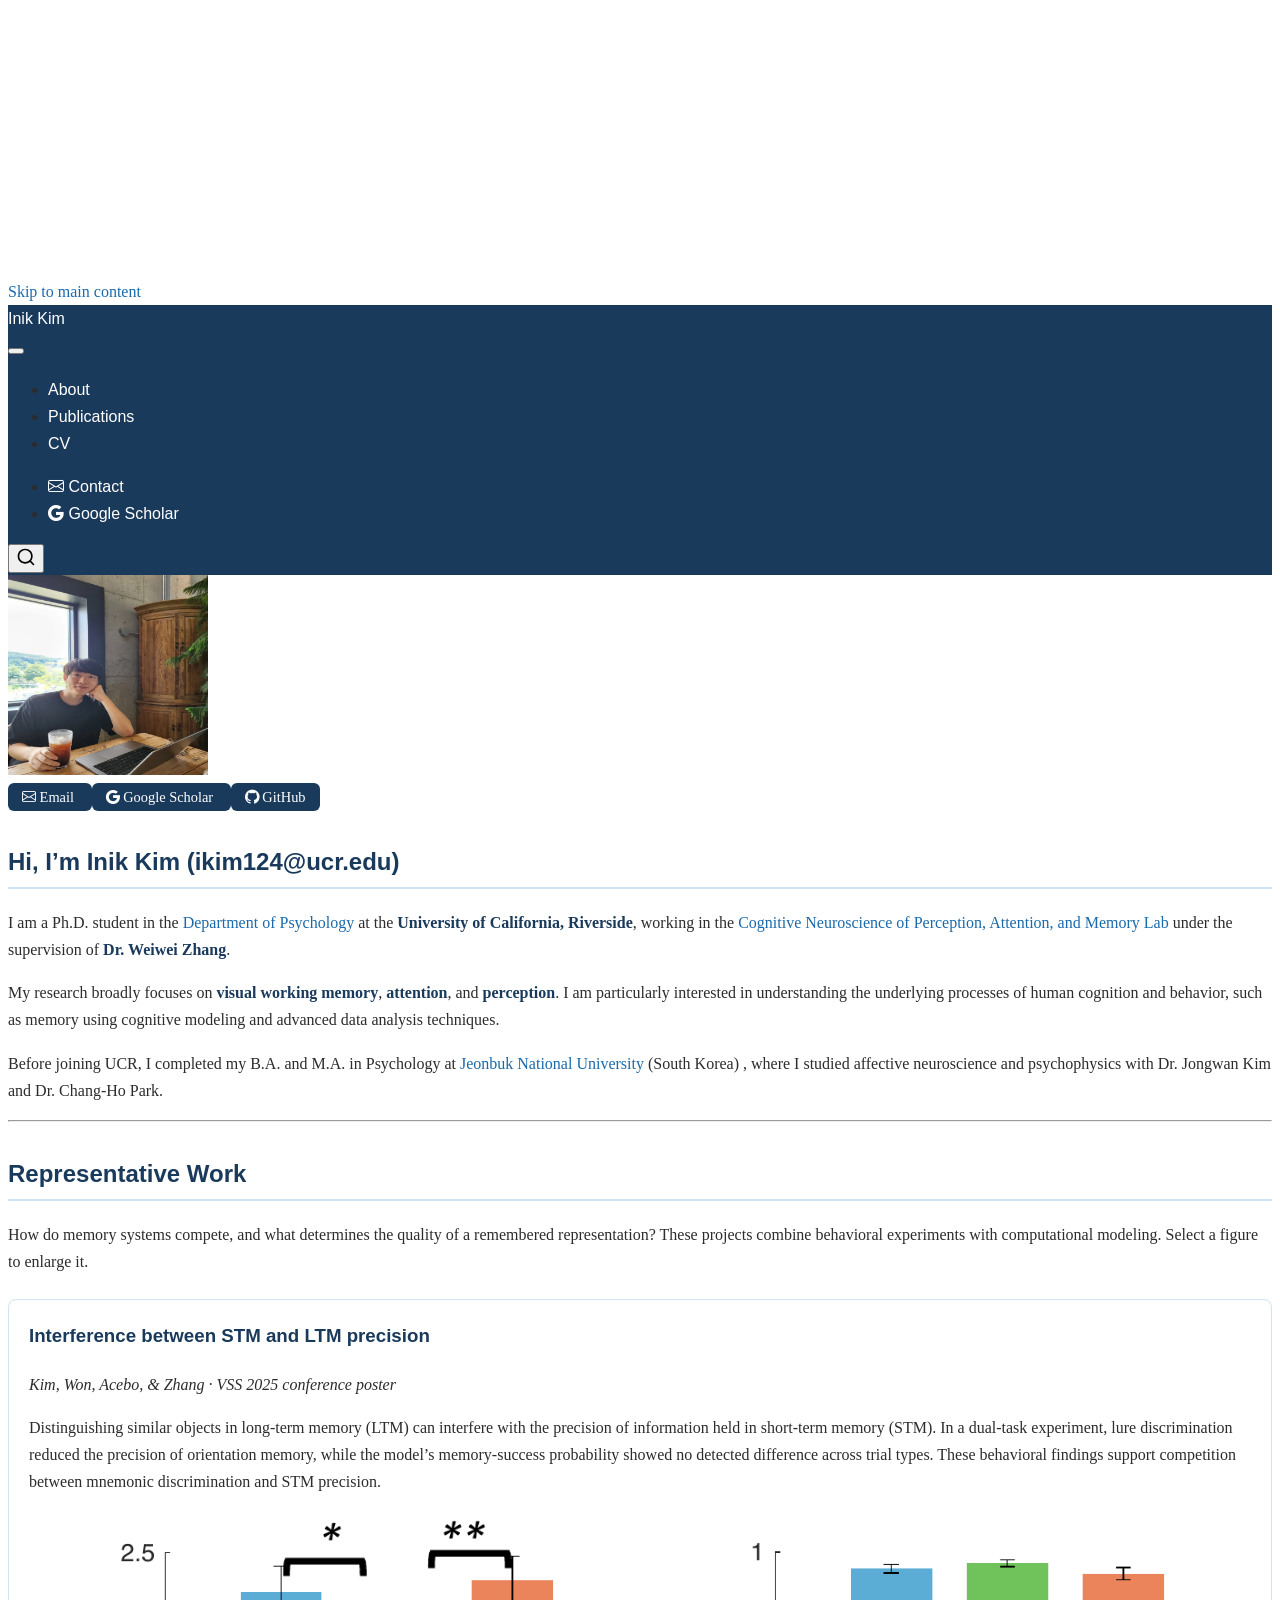
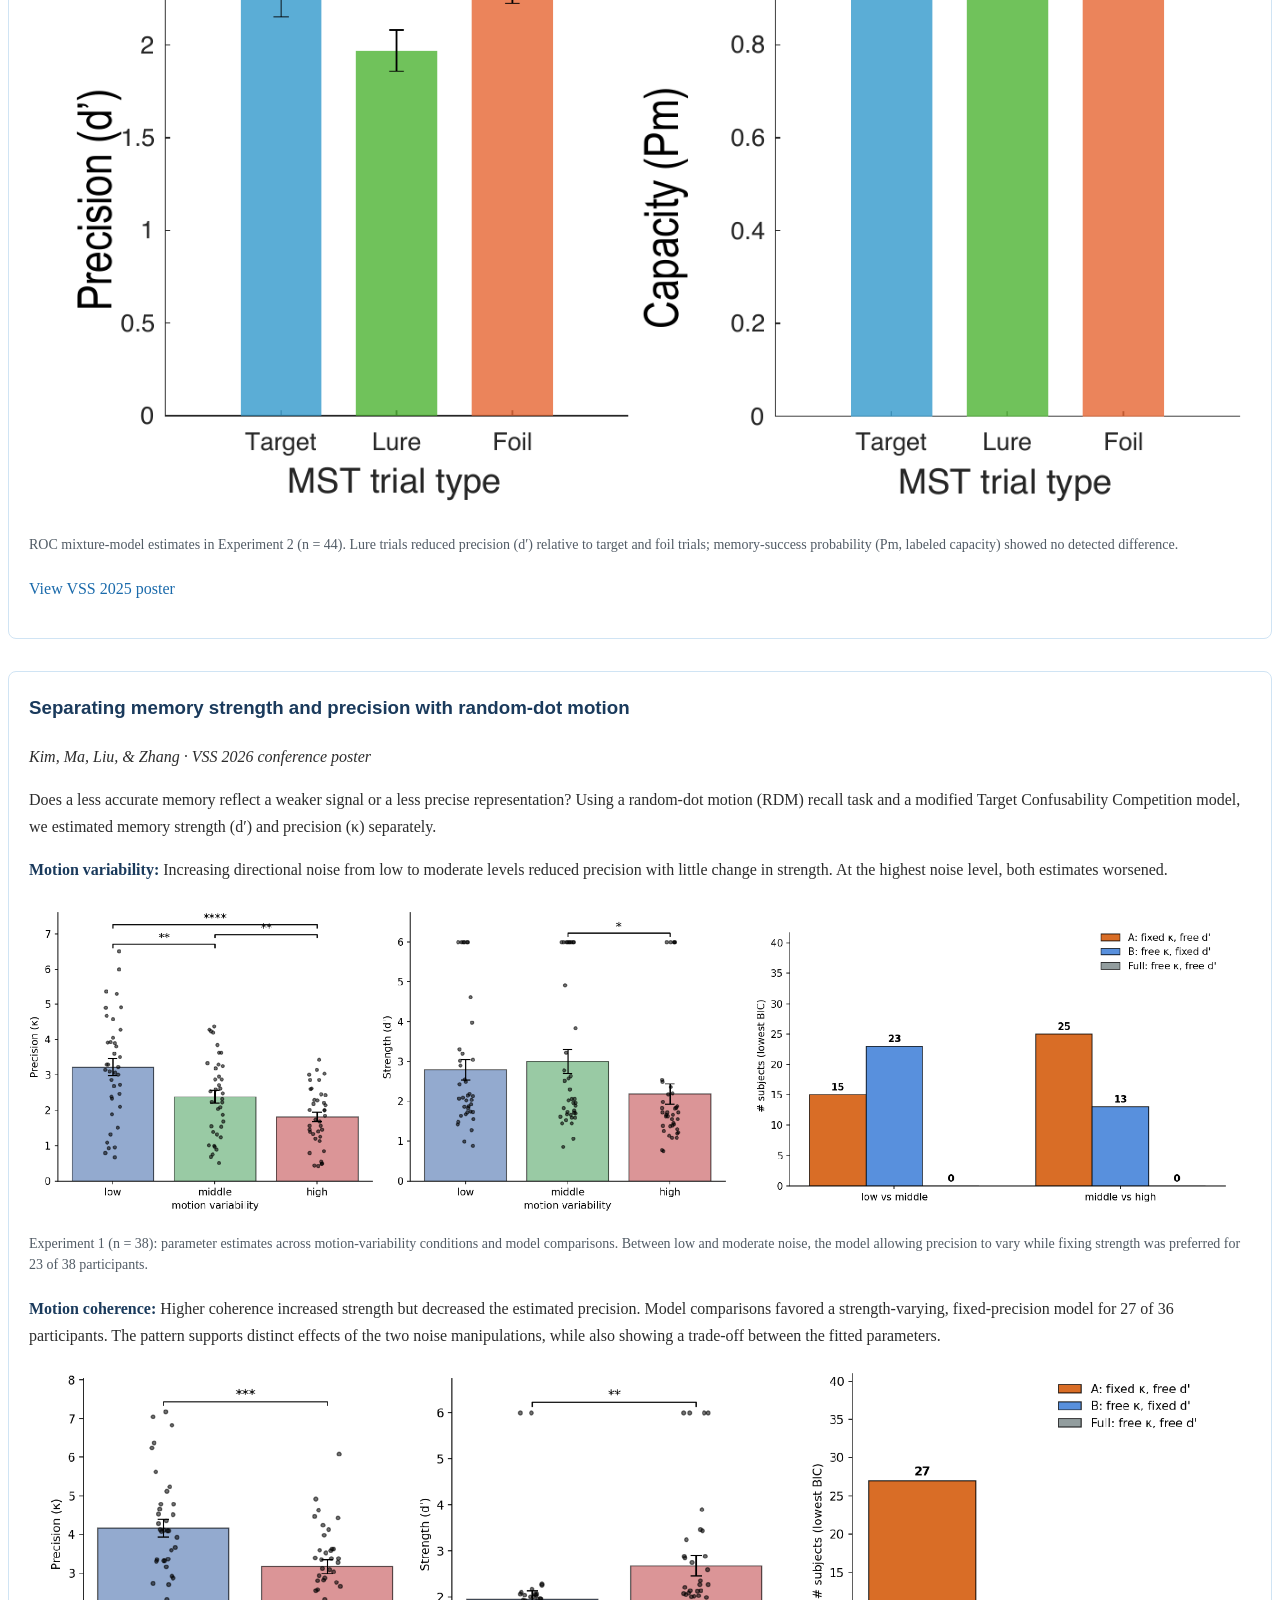
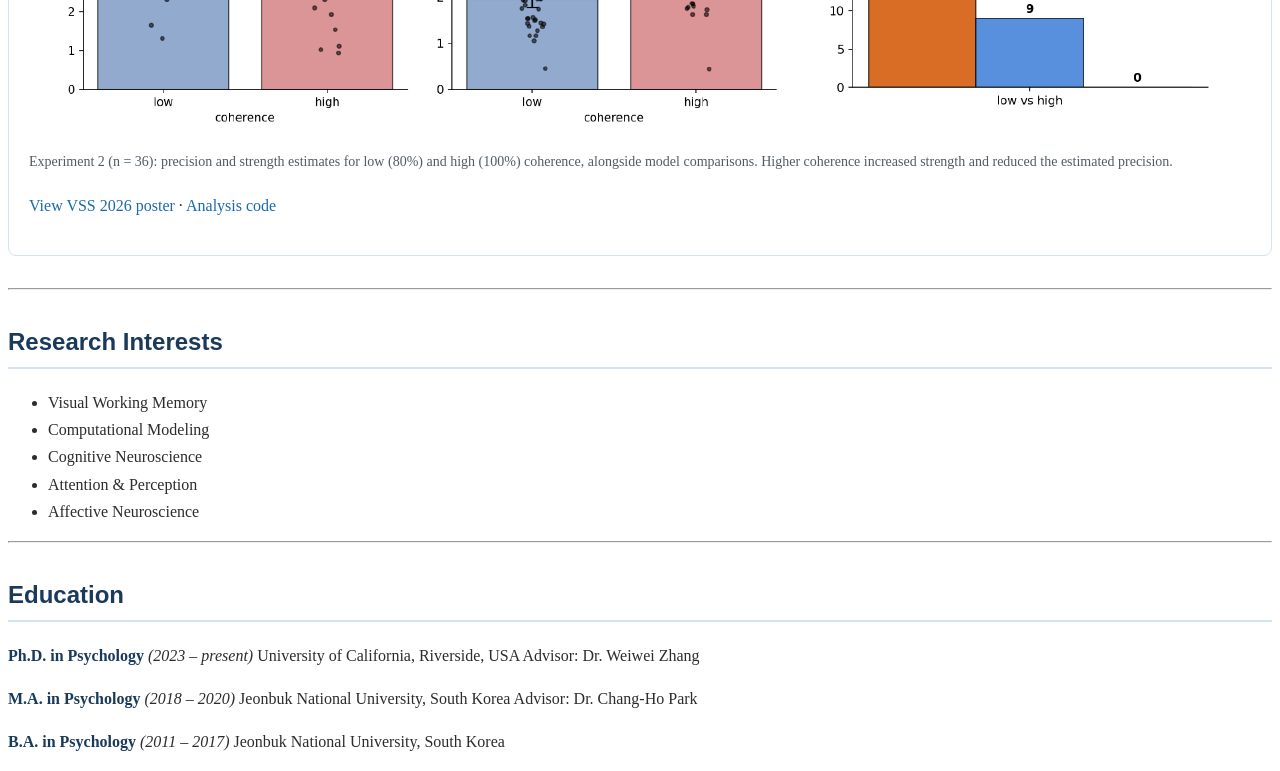
==== commit 2d60a725: "Built site for gh-pages" ====
--- a/index.html
+++ b/index.html
@@ -45,7 +45,10 @@
 <link href="site_libs/quarto-html/quarto-syntax-highlighting-63b5708e65d6cd79cd7618c58d0c21e7.css" rel="stylesheet" id="quarto-text-highlighting-styles">
 <script src="site_libs/bootstrap/bootstrap.min.js"></script>
 <link href="site_libs/bootstrap/bootstrap-icons.css" rel="stylesheet">
-<link href="site_libs/bootstrap/bootstrap-f35a81a4717690815b2013502477d714.min.css" rel="stylesheet" append-hash="true" id="quarto-bootstrap" data-mode="light">
+<link href="site_libs/bootstrap/bootstrap-cb61c712ca1a7fe70a83faed8e4da2d7.min.css" rel="stylesheet" append-hash="true" id="quarto-bootstrap" data-mode="light">
+<script src="site_libs/quarto-contrib/glightbox/glightbox.min.js"></script>
+<link href="site_libs/quarto-contrib/glightbox/glightbox.min.css" rel="stylesheet">
+<link href="site_libs/quarto-contrib/glightbox/lightbox.css" rel="stylesheet">
 <script id="quarto-search-options" type="application/json">{
   "location": "navbar",
   "copy-button": false,
@@ -76,6 +79,7 @@
 
 
 <link rel="stylesheet" href="styles.css">
+<link rel="stylesheet" href="research.css">
 </head>
 
 <body class="nav-fixed quarto-light"><a id="quarto-skip-link" class="visually-hidden-focusable" href="#quarto-document-content">Skip to main content</a>
@@ -160,6 +164,45 @@
 <p>Before joining UCR, I completed my B.A. and M.A.&nbsp;in Psychology at <a href="https://psy.jbnu.ac.kr/psy/index.do">Jeonbuk National University</a> (South Korea) , where I studied affective neuroscience and psychophysics with Dr.&nbsp;Jongwan Kim and Dr.&nbsp;Chang-Ho Park.</p>
 <hr>
 </section>
+<section id="representative-work" class="level2">
+<h2 data-anchor-id="representative-work">Representative Work</h2>
+<p>How do memory systems compete, and what determines the quality of a remembered representation? These projects combine behavioral experiments with computational modeling. Select a figure to enlarge it.</p>
+<div class="representative-work">
+<section id="interference-between-stm-and-ltm-precision" class="level3 research-project">
+<h3 data-anchor-id="interference-between-stm-and-ltm-precision">Interference between STM and LTM precision</h3>
+<p><em>Kim, Won, Acebo, &amp; Zhang · VSS 2025 conference poster</em></p>
+<p>Distinguishing similar objects in long-term memory (LTM) can interfere with the precision of information held in short-term memory (STM). In a dual-task experiment, lure discrimination reduced the precision of orientation memory, while the model’s memory-success probability showed no detected difference across trial types. These behavioral findings support competition between mnemonic discrimination and STM precision.</p>
+<div class="quarto-figure quarto-figure-center">
+<figure class="figure">
+<p><a href="images/stm-ltm-precision-results.png" class="lightbox" data-gallery="quarto-lightbox-gallery-1" title="ROC mixture-model estimates in Experiment 2 (n = 44). Lure trials reduced precision (d′) relative to target and foil trials; memory-success probability (Pm, labeled capacity) showed no detected difference."><img src="images/stm-ltm-precision-results.png" class="research-figure img-fluid figure-img" alt="Two bar charts from the VSS 2025 poster. Precision d-prime is lower for lure trials than for target or foil trials. Memory-success probability Pm is similar across the three trial types."></a></p>
+<figcaption>ROC mixture-model estimates in Experiment 2 (n = 44). Lure trials reduced precision (d′) relative to target and foil trials; memory-success probability (Pm, labeled capacity) showed no detected difference.</figcaption>
+</figure>
+</div>
+<p><a href="pdfs/VSS2025_Precision_MST_56w_v5.1.pdf">View VSS 2025 poster</a></p>
+</section>
+<section id="separating-memory-strength-and-precision-with-random-dot-motion" class="level3 research-project">
+<h3 data-anchor-id="separating-memory-strength-and-precision-with-random-dot-motion">Separating memory strength and precision with random-dot motion</h3>
+<p><em>Kim, Ma, Liu, &amp; Zhang · VSS 2026 conference poster</em></p>
+<p>Does a less accurate memory reflect a weaker signal or a less precise representation? Using a random-dot motion (RDM) recall task and a modified Target Confusability Competition model, we estimated memory strength (d′) and precision (κ) separately.</p>
+<p><strong>Motion variability:</strong> Increasing directional noise from low to moderate levels reduced precision with little change in strength. At the highest noise level, both estimates worsened.</p>
+<div class="quarto-figure quarto-figure-center">
+<figure class="figure">
+<p><a href="images/rdm-variability-results.png" class="lightbox" data-gallery="quarto-lightbox-gallery-2" title="Experiment 1 (n = 38): parameter estimates across motion-variability conditions and model comparisons. Between low and moderate noise, the model allowing precision to vary while fixing strength was preferred for 23 of 38 participants."><img src="images/rdm-variability-results.png" class="research-figure img-fluid figure-img" alt="Three plots from the VSS 2026 poster. Precision falls as motion variability increases; strength changes little from low to moderate variability and falls at high variability. Model comparisons favor changes in precision for the low-to-moderate contrast."></a></p>
+<figcaption>Experiment 1 (n = 38): parameter estimates across motion-variability conditions and model comparisons. Between low and moderate noise, the model allowing precision to vary while fixing strength was preferred for 23 of 38 participants.</figcaption>
+</figure>
+</div>
+<p><strong>Motion coherence:</strong> Higher coherence increased strength but decreased the estimated precision. Model comparisons favored a strength-varying, fixed-precision model for 27 of 36 participants. The pattern supports distinct effects of the two noise manipulations, while also showing a trade-off between the fitted parameters.</p>
+<div class="quarto-figure quarto-figure-center">
+<figure class="figure">
+<p><a href="images/rdm-coherence-results.png" class="lightbox" data-gallery="quarto-lightbox-gallery-3" title="Experiment 2 (n = 36): precision and strength estimates for low (80%) and high (100%) coherence, alongside model comparisons. Higher coherence increased strength and reduced the estimated precision."><img src="images/rdm-coherence-results.png" class="research-figure img-fluid figure-img" alt="Three plots from the VSS 2026 poster. Higher motion coherence lowers estimated precision and raises strength. A model varying strength while fixing precision has the lowest BIC for 27 of 36 participants."></a></p>
+<figcaption>Experiment 2 (n = 36): precision and strength estimates for low (80%) and high (100%) coherence, alongside model comparisons. Higher coherence increased strength and reduced the estimated precision.</figcaption>
+</figure>
+</div>
+<p><a href="pdfs/VSS2026_TCCk_RDM_v1.5.pdf">View VSS 2026 poster</a> · <a href="https://github.com/InikKim/tcck-rdm-vss26">Analysis code</a></p>
+</section>
+</div>
+<hr>
+</section>
 <section id="research-interests" class="level2">
 <h2 data-anchor-id="research-interests">Research Interests</h2>
 <ul>
@@ -652,6 +695,38 @@
   window.quartoScrollableRegionsLabels = {"code":"Scrollable code","output":"Scrollable output"};
   </script>
 </div> <!-- /content -->
+<script>var lightboxQuarto = GLightbox({"closeEffect":"zoom","descPosition":"bottom","loop":false,"openEffect":"zoom","selector":".lightbox"});
+(function() {
+  let previousOnload = window.onload;
+  window.onload = () => {
+    if (previousOnload) {
+      previousOnload();
+    }
+    lightboxQuarto.on('slide_before_load', (data) => {
+      const { slideIndex, slideNode, slideConfig, player, trigger } = data;
+      const href = trigger.getAttribute('href');
+      if (href !== null) {
+        const imgEl = window.document.querySelector(`a[href="${href}"] img`);
+        if (imgEl !== null) {
+          const srcAttr = imgEl.getAttribute("src");
+          if (srcAttr && srcAttr.startsWith("data:")) {
+            slideConfig.href = srcAttr;
+          }
+        }
+      } 
+    });
+  
+    lightboxQuarto.on('slide_after_load', (data) => {
+      const { slideIndex, slideNode, slideConfig, player, trigger } = data;
+      if (window.Quarto?.typesetMath) {
+        window.Quarto.typesetMath(slideNode);
+      }
+    });
+  
+  };
+  
+})();
+          </script>
 
 
 
--- a/research.css
+++ b/research.css
@@ -0,0 +1,35 @@
+/* Original poster figures on the About page. */
+.representative-work .research-project {
+  margin: 1.5rem 0 2rem;
+  padding: 1.25rem;
+  border: 1px solid #d0e4f4;
+  border-radius: 8px;
+  background: #fff;
+}
+
+.representative-work h3 {
+  margin-top: 0;
+}
+
+.representative-work figure {
+  margin: 1.25rem 0;
+}
+
+.representative-work .research-figure {
+  display: block;
+  width: 100%;
+  height: auto;
+}
+
+.representative-work figcaption {
+  color: #515b65;
+  font-size: 0.875rem;
+  line-height: 1.5;
+  text-align: left;
+}
+
+@media (max-width: 600px) {
+  .representative-work .research-project {
+    padding: 0.875rem;
+  }
+}
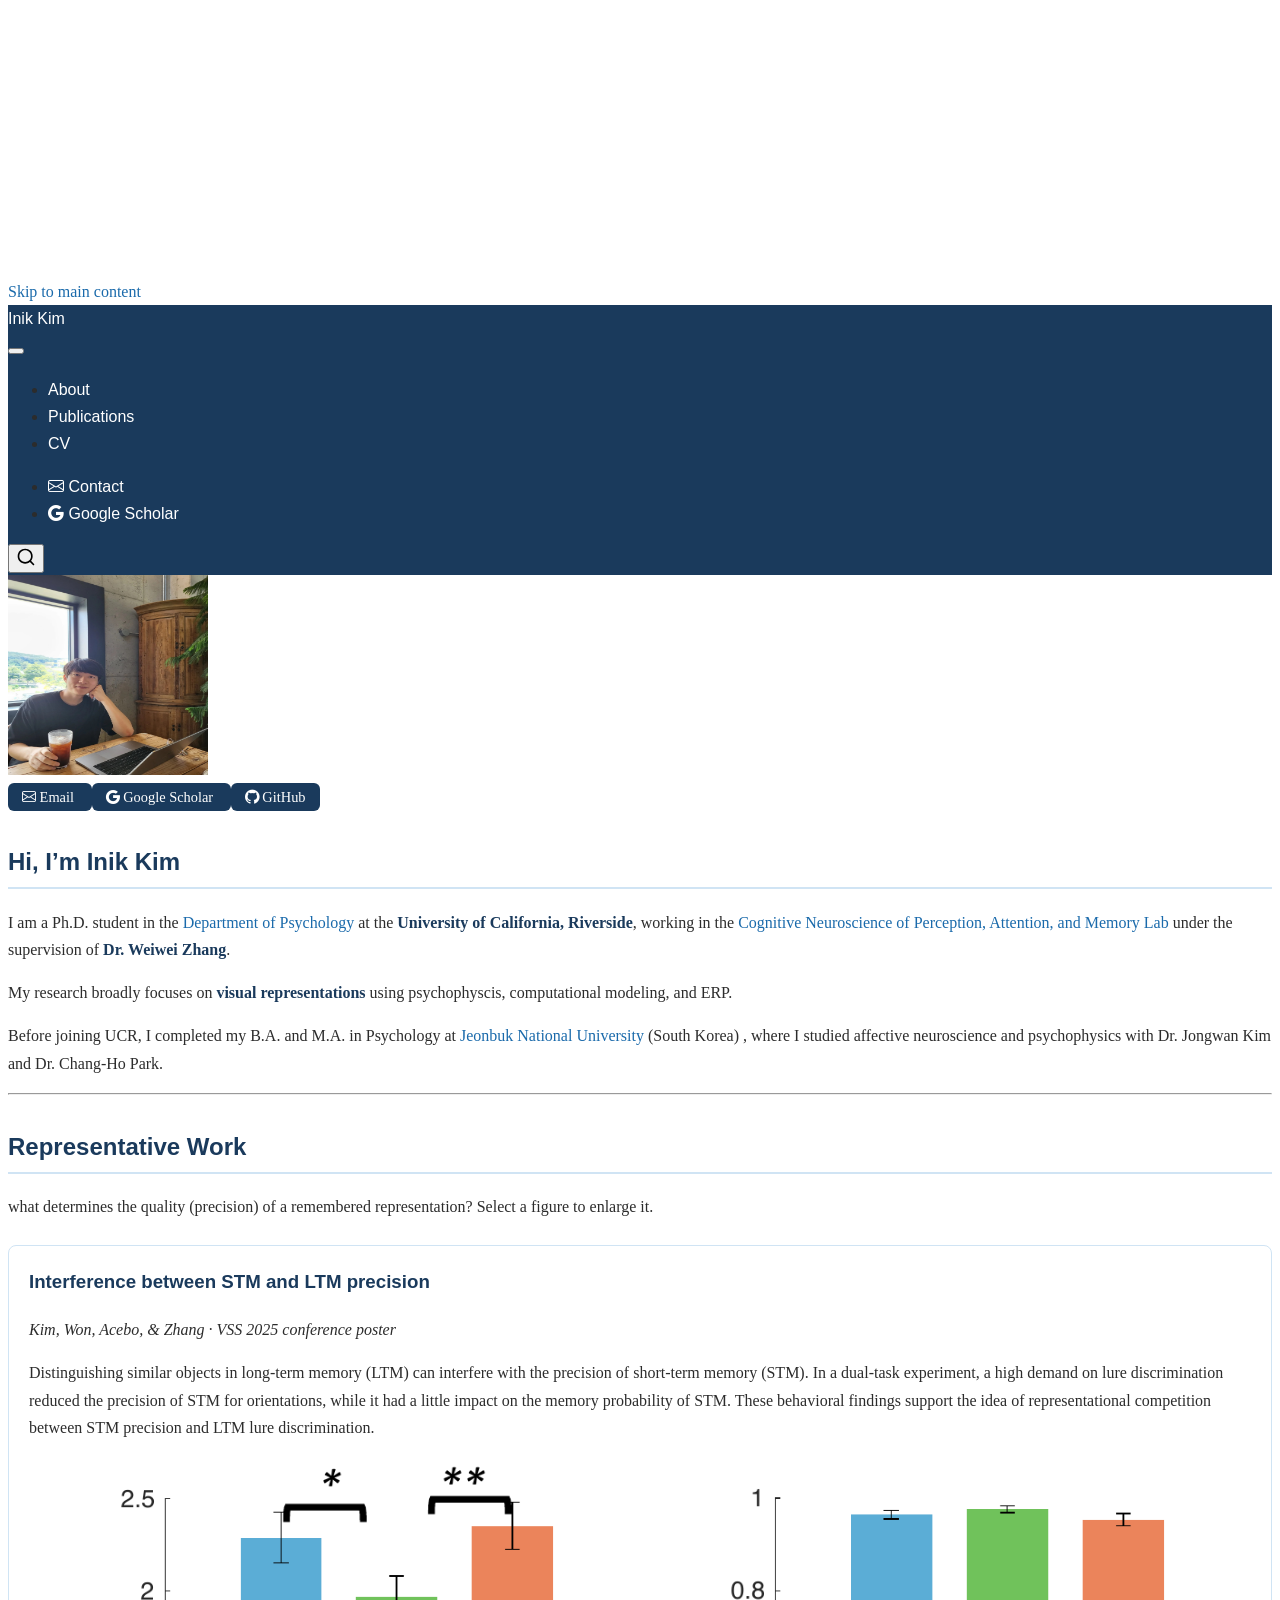
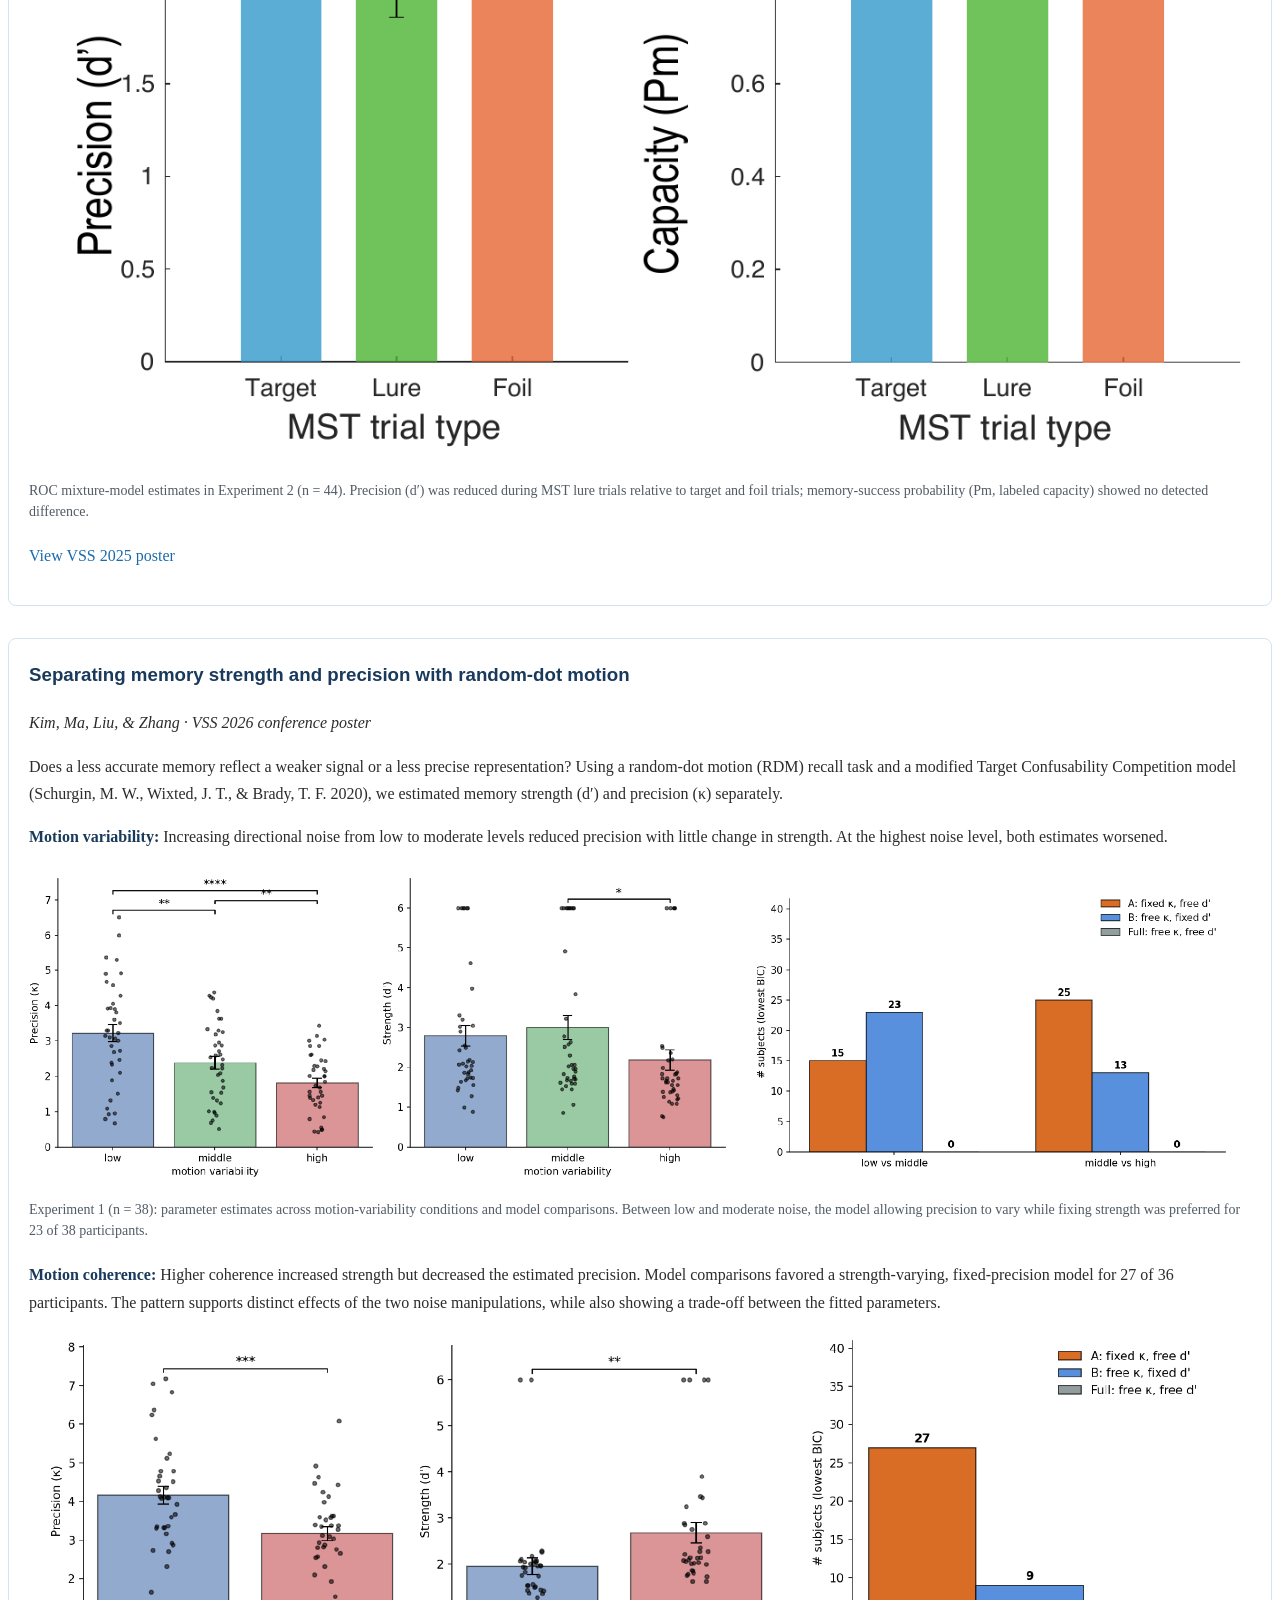
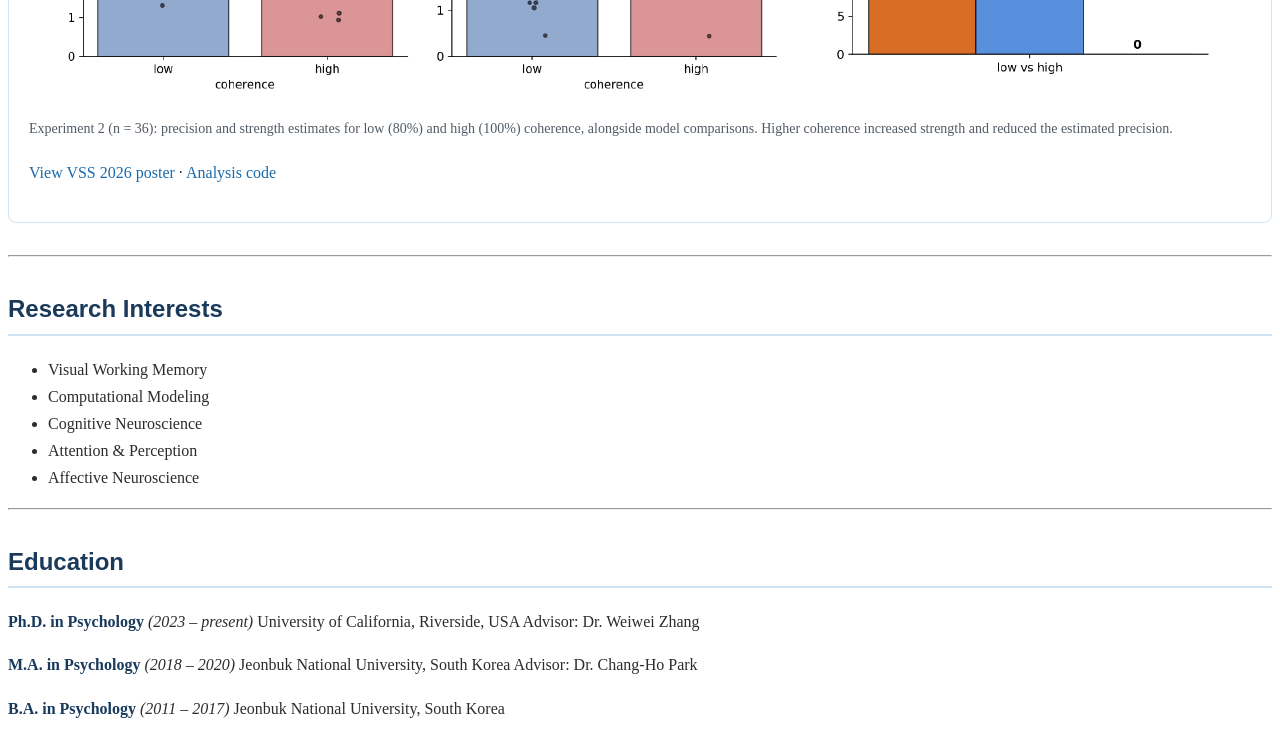
==== commit d0db4a92: "Built site for gh-pages" ====
--- a/index.html
+++ b/index.html
@@ -157,25 +157,25 @@
 </div>
   </div>
   <div class="about-contents"><main class="content column-page" id="quarto-document-content" tabindex="-1">
-<section id="hi-im-inik-kim-ikim124ucr.edu" class="level2">
-<h2 data-anchor-id="hi-im-inik-kim-ikim124ucr.edu">Hi, I’m Inik Kim (ikim124@ucr.edu)</h2>
+<section id="hi-im-inik-kim" class="level2">
+<h2 data-anchor-id="hi-im-inik-kim">Hi, I’m Inik Kim</h2>
 <p>I am a Ph.D.&nbsp;student in the <a href="https://psychology.ucr.edu/">Department of Psychology</a> at the <strong>University of California, Riverside</strong>, working in the <a href="https://memory.ucr.edu/">Cognitive Neuroscience of Perception, Attention, and Memory Lab</a> under the supervision of <strong>Dr.&nbsp;Weiwei Zhang</strong>.</p>
-<p>My research broadly focuses on <strong>visual working memory</strong>, <strong>attention</strong>, and <strong>perception</strong>. I am particularly interested in understanding the underlying processes of human cognition and behavior, such as memory using cognitive modeling and advanced data analysis techniques.</p>
+<p>My research broadly focuses on <strong>visual representations</strong> using psychophyscis, computational modeling, and ERP.</p>
 <p>Before joining UCR, I completed my B.A. and M.A.&nbsp;in Psychology at <a href="https://psy.jbnu.ac.kr/psy/index.do">Jeonbuk National University</a> (South Korea) , where I studied affective neuroscience and psychophysics with Dr.&nbsp;Jongwan Kim and Dr.&nbsp;Chang-Ho Park.</p>
 <hr>
 </section>
 <section id="representative-work" class="level2">
 <h2 data-anchor-id="representative-work">Representative Work</h2>
-<p>How do memory systems compete, and what determines the quality of a remembered representation? These projects combine behavioral experiments with computational modeling. Select a figure to enlarge it.</p>
+<p>what determines the quality (precision) of a remembered representation? Select a figure to enlarge it.</p>
 <div class="representative-work">
 <section id="interference-between-stm-and-ltm-precision" class="level3 research-project">
 <h3 data-anchor-id="interference-between-stm-and-ltm-precision">Interference between STM and LTM precision</h3>
 <p><em>Kim, Won, Acebo, &amp; Zhang · VSS 2025 conference poster</em></p>
-<p>Distinguishing similar objects in long-term memory (LTM) can interfere with the precision of information held in short-term memory (STM). In a dual-task experiment, lure discrimination reduced the precision of orientation memory, while the model’s memory-success probability showed no detected difference across trial types. These behavioral findings support competition between mnemonic discrimination and STM precision.</p>
+<p>Distinguishing similar objects in long-term memory (LTM) can interfere with the precision of short-term memory (STM). In a dual-task experiment, a high demand on lure discrimination reduced the precision of STM for orientations, while it had a little impact on the memory probability of STM. These behavioral findings support the idea of representational competition between STM precision and LTM lure discrimination.</p>
 <div class="quarto-figure quarto-figure-center">
 <figure class="figure">
-<p><a href="images/stm-ltm-precision-results.png" class="lightbox" data-gallery="quarto-lightbox-gallery-1" title="ROC mixture-model estimates in Experiment 2 (n = 44). Lure trials reduced precision (d′) relative to target and foil trials; memory-success probability (Pm, labeled capacity) showed no detected difference."><img src="images/stm-ltm-precision-results.png" class="research-figure img-fluid figure-img" alt="Two bar charts from the VSS 2025 poster. Precision d-prime is lower for lure trials than for target or foil trials. Memory-success probability Pm is similar across the three trial types."></a></p>
-<figcaption>ROC mixture-model estimates in Experiment 2 (n = 44). Lure trials reduced precision (d′) relative to target and foil trials; memory-success probability (Pm, labeled capacity) showed no detected difference.</figcaption>
+<p><a href="images/stm-ltm-precision-results.png" class="lightbox" data-gallery="quarto-lightbox-gallery-1" title="ROC mixture-model estimates in Experiment 2 (n = 44). Precision (d′) was reduced during MST lure trials relative to target and foil trials; memory-success probability (Pm, labeled capacity) showed no detected difference."><img src="images/stm-ltm-precision-results.png" class="research-figure img-fluid figure-img" alt="Two bar charts from the VSS 2025 poster. Precision d-prime is lower for lure trials than for target or foil trials. Memory-success probability Pm is similar across the three trial types."></a></p>
+<figcaption>ROC mixture-model estimates in Experiment 2 (n = 44). Precision (d′) was reduced during MST lure trials relative to target and foil trials; memory-success probability (Pm, labeled capacity) showed no detected difference.</figcaption>
 </figure>
 </div>
 <p><a href="pdfs/VSS2025_Precision_MST_56w_v5.1.pdf">View VSS 2025 poster</a></p>
@@ -183,7 +183,7 @@
 <section id="separating-memory-strength-and-precision-with-random-dot-motion" class="level3 research-project">
 <h3 data-anchor-id="separating-memory-strength-and-precision-with-random-dot-motion">Separating memory strength and precision with random-dot motion</h3>
 <p><em>Kim, Ma, Liu, &amp; Zhang · VSS 2026 conference poster</em></p>
-<p>Does a less accurate memory reflect a weaker signal or a less precise representation? Using a random-dot motion (RDM) recall task and a modified Target Confusability Competition model, we estimated memory strength (d′) and precision (κ) separately.</p>
+<p>Does a less accurate memory reflect a weaker signal or a less precise representation? Using a random-dot motion (RDM) recall task and a modified Target Confusability Competition model (Schurgin, M. W., Wixted, J. T., &amp; Brady, T. F. 2020), we estimated memory strength (d′) and precision (κ) separately.</p>
 <p><strong>Motion variability:</strong> Increasing directional noise from low to moderate levels reduced precision with little change in strength. At the highest noise level, both estimates worsened.</p>
 <div class="quarto-figure quarto-figure-center">
 <figure class="figure">
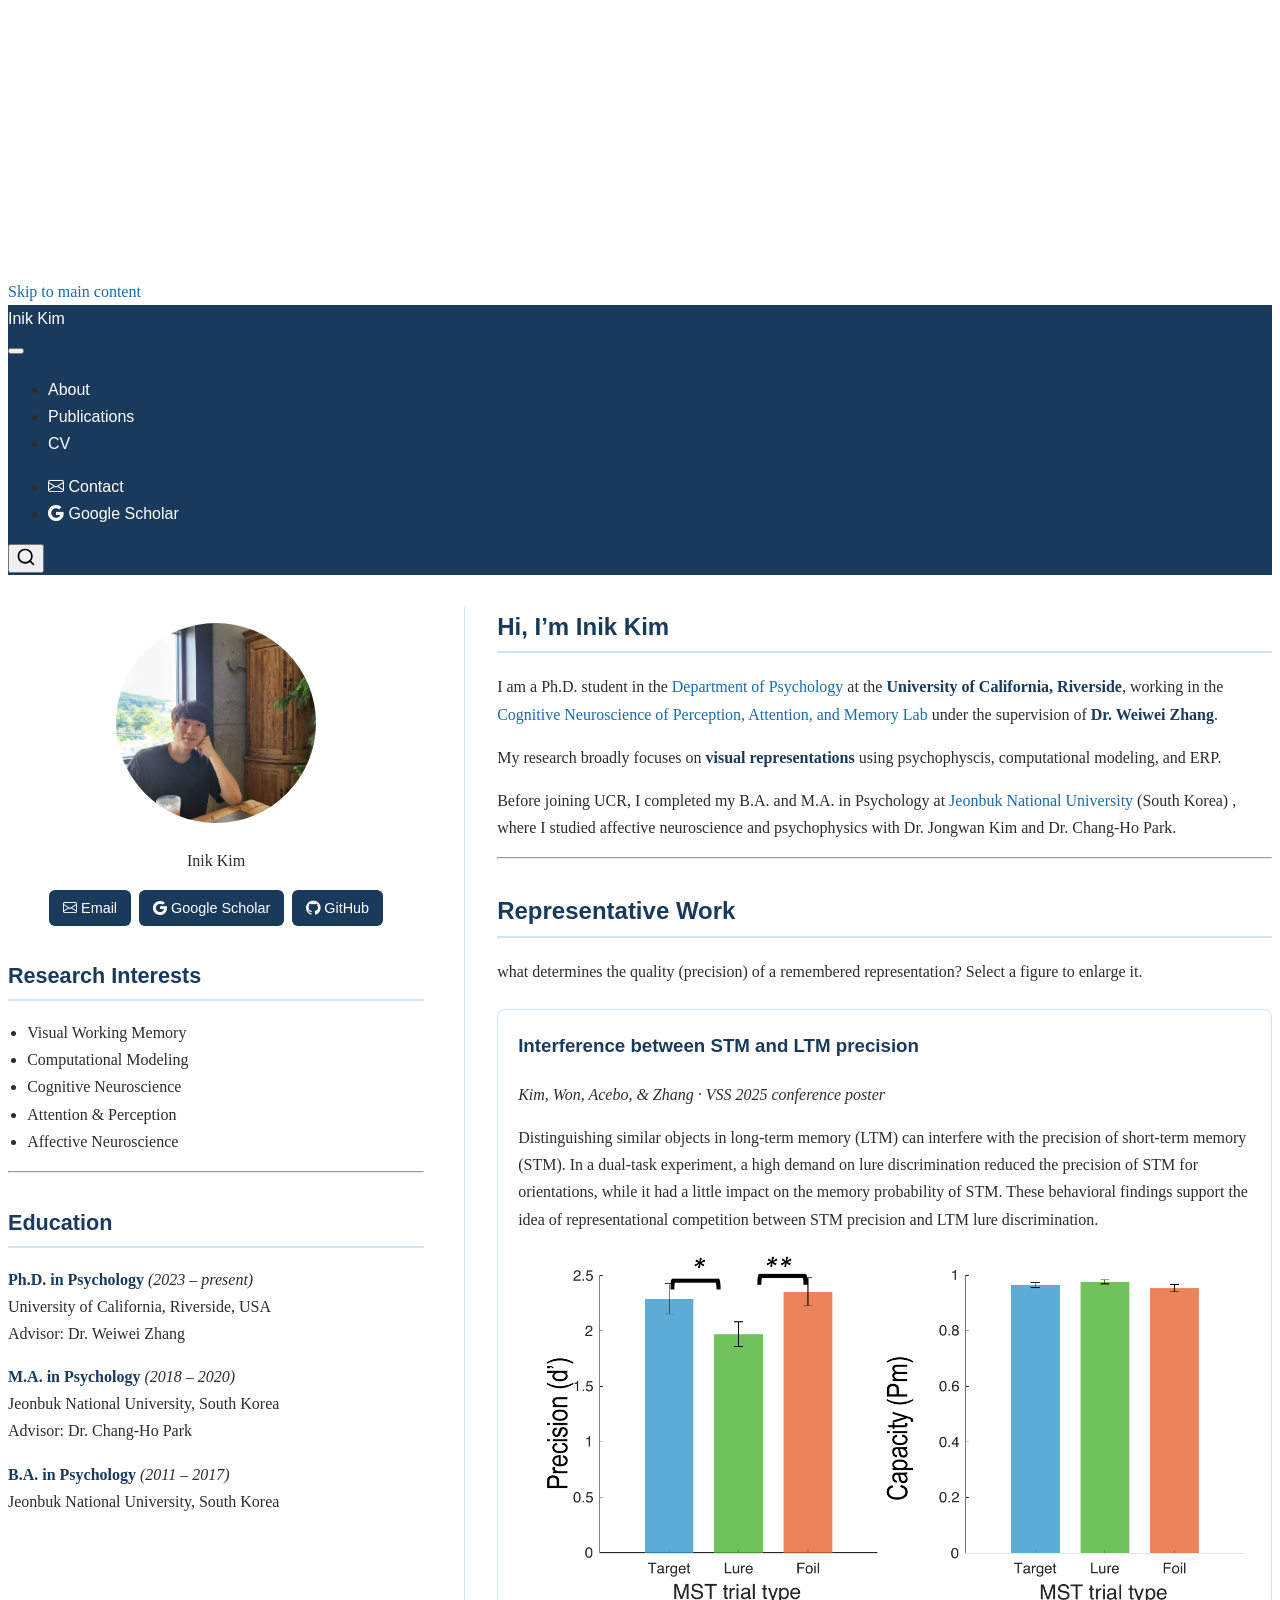
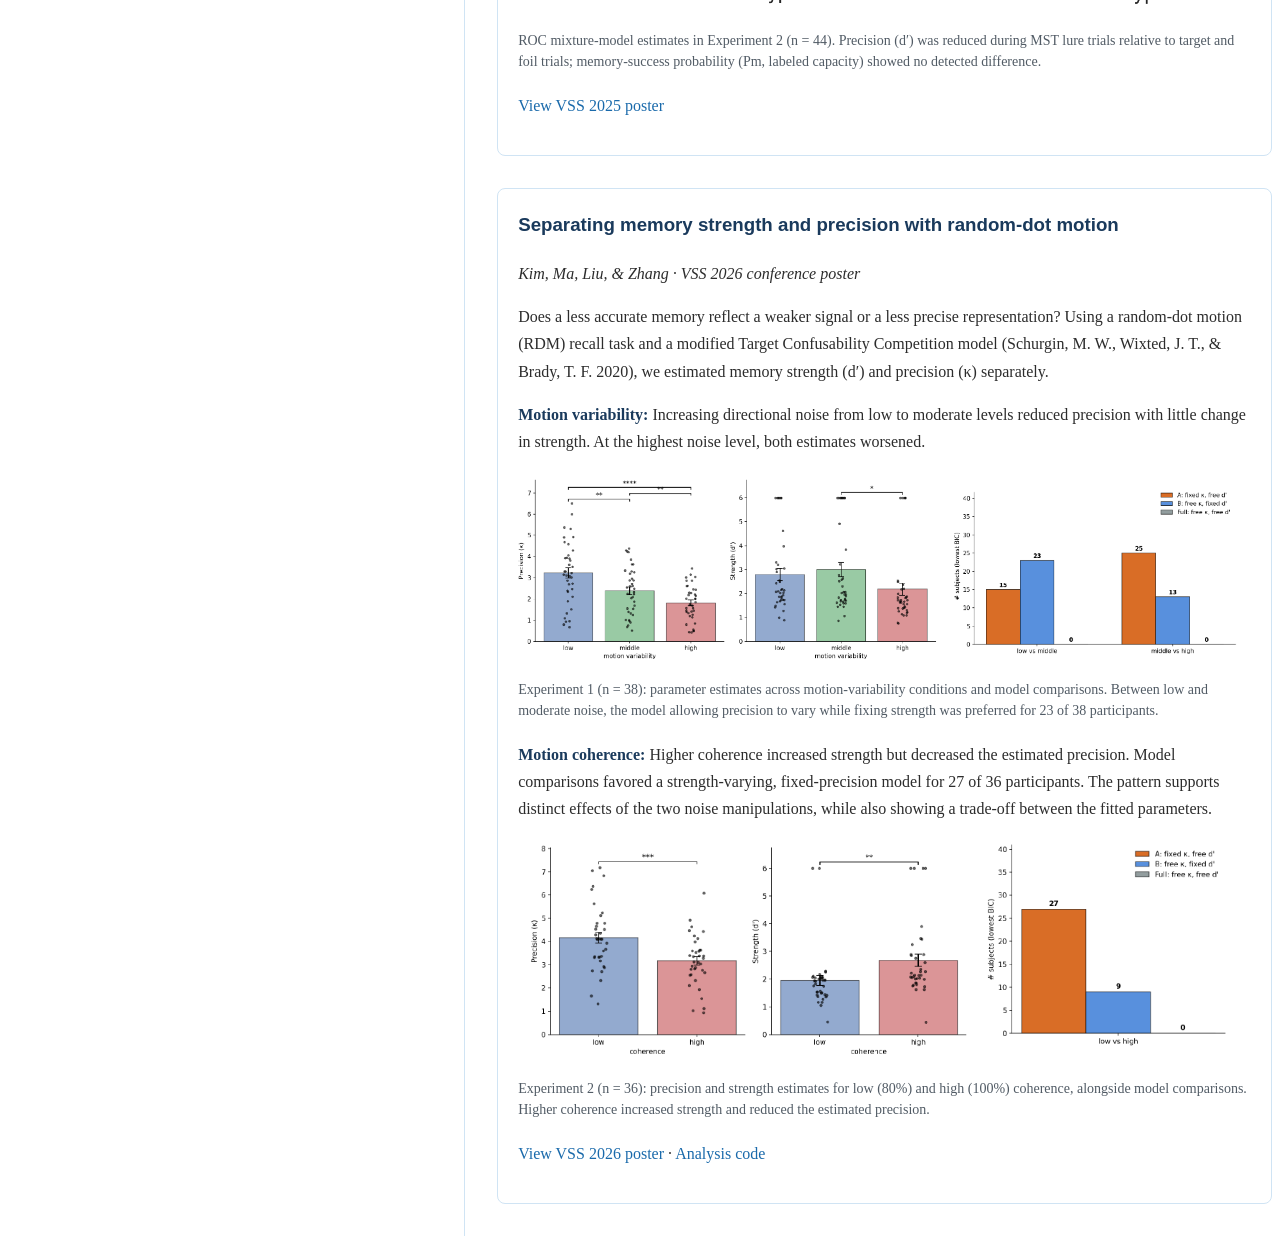
==== commit 8d975c85: "Built site for gh-pages" ====
--- a/index.html
+++ b/index.html
@@ -41,6 +41,7 @@
 <script src="site_libs/quarto-html/scrollable-regions/scrollable-regions.js" type="module"></script>
 <script src="site_libs/quarto-html/popper.min.js"></script>
 <script src="site_libs/quarto-html/tippy.umd.min.js"></script>
+<script src="site_libs/quarto-html/anchor.min.js"></script>
 <link href="site_libs/quarto-html/tippy.css" rel="stylesheet">
 <link href="site_libs/quarto-html/quarto-syntax-highlighting-63b5708e65d6cd79cd7618c58d0c21e7.css" rel="stylesheet" id="quarto-text-highlighting-styles">
 <script src="site_libs/bootstrap/bootstrap.min.js"></script>
@@ -136,75 +137,26 @@
 <!-- margin-sidebar -->
     
 <!-- main -->
-<div class="quarto-about-trestles column-page">
-  <div class="about-entity">
-    <img src="profile.jpg" class="about-image
-  round " style="height: 200px; width: 200px;">
-<header id="title-block-header" class="quarto-title-block"></header>
-    <div class="about-links">
-  <a href="mailto:ikim124@ucr.edu" class="about-link" rel="" target="">
-    <i class="bi bi-envelope"></i>
-     <span class="about-link-text">Email</span>
-  </a>
-  <a href="https://scholar.google.com/citations?user=Op0POqIAAAAJ&amp;hl=en&amp;oi=ao" class="about-link" rel="" target="">
-    <i class="bi bi-google"></i>
-     <span class="about-link-text">Google Scholar</span>
-  </a>
-  <a href="https://github.com/InikKim" class="about-link" rel="" target="">
-    <i class="bi bi-github"></i>
-     <span class="about-link-text">GitHub</span>
-  </a>
-</div>
-  </div>
-  <div class="about-contents"><main class="content column-page" id="quarto-document-content" tabindex="-1">
-<section id="hi-im-inik-kim" class="level2">
-<h2 data-anchor-id="hi-im-inik-kim">Hi, I’m Inik Kim</h2>
-<p>I am a Ph.D.&nbsp;student in the <a href="https://psychology.ucr.edu/">Department of Psychology</a> at the <strong>University of California, Riverside</strong>, working in the <a href="https://memory.ucr.edu/">Cognitive Neuroscience of Perception, Attention, and Memory Lab</a> under the supervision of <strong>Dr.&nbsp;Weiwei Zhang</strong>.</p>
-<p>My research broadly focuses on <strong>visual representations</strong> using psychophyscis, computational modeling, and ERP.</p>
-<p>Before joining UCR, I completed my B.A. and M.A.&nbsp;in Psychology at <a href="https://psy.jbnu.ac.kr/psy/index.do">Jeonbuk National University</a> (South Korea) , where I studied affective neuroscience and psychophysics with Dr.&nbsp;Jongwan Kim and Dr.&nbsp;Chang-Ho Park.</p>
-<hr>
-</section>
-<section id="representative-work" class="level2">
-<h2 data-anchor-id="representative-work">Representative Work</h2>
-<p>what determines the quality (precision) of a remembered representation? Select a figure to enlarge it.</p>
-<div class="representative-work">
-<section id="interference-between-stm-and-ltm-precision" class="level3 research-project">
-<h3 data-anchor-id="interference-between-stm-and-ltm-precision">Interference between STM and LTM precision</h3>
-<p><em>Kim, Won, Acebo, &amp; Zhang · VSS 2025 conference poster</em></p>
-<p>Distinguishing similar objects in long-term memory (LTM) can interfere with the precision of short-term memory (STM). In a dual-task experiment, a high demand on lure discrimination reduced the precision of STM for orientations, while it had a little impact on the memory probability of STM. These behavioral findings support the idea of representational competition between STM precision and LTM lure discrimination.</p>
+<main class="content column-page" id="quarto-document-content" tabindex="-1"><header id="title-block-header" class="quarto-title-block"></header>
+
+
+
+
+<div class="profile-layout">
+<div class="profile-sidebar" role="complementary" aria-label="Profile, research interests, and education">
+<div class="about-entity">
 <div class="quarto-figure quarto-figure-center">
 <figure class="figure">
-<p><a href="images/stm-ltm-precision-results.png" class="lightbox" data-gallery="quarto-lightbox-gallery-1" title="ROC mixture-model estimates in Experiment 2 (n = 44). Precision (d′) was reduced during MST lure trials relative to target and foil trials; memory-success probability (Pm, labeled capacity) showed no detected difference."><img src="images/stm-ltm-precision-results.png" class="research-figure img-fluid figure-img" alt="Two bar charts from the VSS 2025 poster. Precision d-prime is lower for lure trials than for target or foil trials. Memory-success probability Pm is similar across the three trial types."></a></p>
-<figcaption>ROC mixture-model estimates in Experiment 2 (n = 44). Precision (d′) was reduced during MST lure trials relative to target and foil trials; memory-success probability (Pm, labeled capacity) showed no detected difference.</figcaption>
+<p><a href="profile.jpg" class="lightbox" data-gallery="quarto-lightbox-gallery-1" title="Inik Kim"><img src="profile.jpg" class="profile-image figure-img" width="200" height="200" alt="Inik Kim"></a></p>
+<figcaption>Inik Kim</figcaption>
 </figure>
 </div>
-<p><a href="pdfs/VSS2025_Precision_MST_56w_v5.1.pdf">View VSS 2025 poster</a></p>
-</section>
-<section id="separating-memory-strength-and-precision-with-random-dot-motion" class="level3 research-project">
-<h3 data-anchor-id="separating-memory-strength-and-precision-with-random-dot-motion">Separating memory strength and precision with random-dot motion</h3>
-<p><em>Kim, Ma, Liu, &amp; Zhang · VSS 2026 conference poster</em></p>
-<p>Does a less accurate memory reflect a weaker signal or a less precise representation? Using a random-dot motion (RDM) recall task and a modified Target Confusability Competition model (Schurgin, M. W., Wixted, J. T., &amp; Brady, T. F. 2020), we estimated memory strength (d′) and precision (κ) separately.</p>
-<p><strong>Motion variability:</strong> Increasing directional noise from low to moderate levels reduced precision with little change in strength. At the highest noise level, both estimates worsened.</p>
-<div class="quarto-figure quarto-figure-center">
-<figure class="figure">
-<p><a href="images/rdm-variability-results.png" class="lightbox" data-gallery="quarto-lightbox-gallery-2" title="Experiment 1 (n = 38): parameter estimates across motion-variability conditions and model comparisons. Between low and moderate noise, the model allowing precision to vary while fixing strength was preferred for 23 of 38 participants."><img src="images/rdm-variability-results.png" class="research-figure img-fluid figure-img" alt="Three plots from the VSS 2026 poster. Precision falls as motion variability increases; strength changes little from low to moderate variability and falls at high variability. Model comparisons favor changes in precision for the low-to-moderate contrast."></a></p>
-<figcaption>Experiment 1 (n = 38): parameter estimates across motion-variability conditions and model comparisons. Between low and moderate noise, the model allowing precision to vary while fixing strength was preferred for 23 of 38 participants.</figcaption>
-</figure>
-</div>
-<p><strong>Motion coherence:</strong> Higher coherence increased strength but decreased the estimated precision. Model comparisons favored a strength-varying, fixed-precision model for 27 of 36 participants. The pattern supports distinct effects of the two noise manipulations, while also showing a trade-off between the fitted parameters.</p>
-<div class="quarto-figure quarto-figure-center">
-<figure class="figure">
-<p><a href="images/rdm-coherence-results.png" class="lightbox" data-gallery="quarto-lightbox-gallery-3" title="Experiment 2 (n = 36): precision and strength estimates for low (80%) and high (100%) coherence, alongside model comparisons. Higher coherence increased strength and reduced the estimated precision."><img src="images/rdm-coherence-results.png" class="research-figure img-fluid figure-img" alt="Three plots from the VSS 2026 poster. Higher motion coherence lowers estimated precision and raises strength. A model varying strength while fixing precision has the lowest BIC for 27 of 36 participants."></a></p>
-<figcaption>Experiment 2 (n = 36): precision and strength estimates for low (80%) and high (100%) coherence, alongside model comparisons. Higher coherence increased strength and reduced the estimated precision.</figcaption>
-</figure>
-</div>
-<p><a href="pdfs/VSS2026_TCCk_RDM_v1.5.pdf">View VSS 2026 poster</a> · <a href="https://github.com/InikKim/tcck-rdm-vss26">Analysis code</a></p>
-</section>
-</div>
-<hr>
-</section>
+<div class="about-links">
+<p><a href="mailto:ikim124@ucr.edu"><i class="bi bi-envelope" aria-hidden="true"></i> Email</a> <a href="https://scholar.google.com/citations?user=Op0POqIAAAAJ&amp;hl=en&amp;oi=ao"><i class="bi bi-google" aria-hidden="true"></i> Google Scholar</a> <a href="https://github.com/InikKim"><i class="bi bi-github" aria-hidden="true"></i> GitHub</a></p>
+</div>
+</div>
 <section id="research-interests" class="level2">
-<h2 data-anchor-id="research-interests">Research Interests</h2>
+<h2 class="anchored" data-anchor-id="research-interests">Research Interests</h2>
 <ul>
 <li>Visual Working Memory</li>
 <li>Computational Modeling</li>
@@ -215,18 +167,78 @@
 <hr>
 </section>
 <section id="education" class="level2">
-<h2 data-anchor-id="education">Education</h2>
-<p><strong>Ph.D.&nbsp;in Psychology</strong> <em>(2023 – present)</em> University of California, Riverside, USA Advisor: Dr.&nbsp;Weiwei Zhang</p>
-<p><strong>M.A.&nbsp;in Psychology</strong> <em>(2018 – 2020)</em> Jeonbuk National University, South Korea Advisor: Dr.&nbsp;Chang-Ho Park</p>
-<p><strong>B.A. in Psychology</strong> <em>(2011 – 2017)</em> Jeonbuk National University, South Korea</p>
-
-
+<h2 class="anchored" data-anchor-id="education">Education</h2>
+<p><strong>Ph.D.&nbsp;in Psychology</strong> <em>(2023 – present)</em><br>
+University of California, Riverside, USA<br>
+Advisor: Dr.&nbsp;Weiwei Zhang</p>
+<p><strong>M.A.&nbsp;in Psychology</strong> <em>(2018 – 2020)</em><br>
+Jeonbuk National University, South Korea<br>
+Advisor: Dr.&nbsp;Chang-Ho Park</p>
+<p><strong>B.A. in Psychology</strong> <em>(2011 – 2017)</em><br>
+Jeonbuk National University, South Korea</p>
 </section>
-</main></div>
-</div>
- <!-- /main -->
+</div>
+<div class="profile-main">
+<section id="hi-im-inik-kim" class="level2">
+<h2 class="anchored" data-anchor-id="hi-im-inik-kim">Hi, I’m Inik Kim</h2>
+<p>I am a Ph.D.&nbsp;student in the <a href="https://psychology.ucr.edu/">Department of Psychology</a> at the <strong>University of California, Riverside</strong>, working in the <a href="https://memory.ucr.edu/">Cognitive Neuroscience of Perception, Attention, and Memory Lab</a> under the supervision of <strong>Dr.&nbsp;Weiwei Zhang</strong>.</p>
+<p>My research broadly focuses on <strong>visual representations</strong> using psychophyscis, computational modeling, and ERP.</p>
+<p>Before joining UCR, I completed my B.A. and M.A.&nbsp;in Psychology at <a href="https://psy.jbnu.ac.kr/psy/index.do">Jeonbuk National University</a> (South Korea) , where I studied affective neuroscience and psychophysics with Dr.&nbsp;Jongwan Kim and Dr.&nbsp;Chang-Ho Park.</p>
+<hr>
+</section>
+<section id="representative-work" class="level2">
+<h2 class="anchored" data-anchor-id="representative-work">Representative Work</h2>
+<p>what determines the quality (precision) of a remembered representation? Select a figure to enlarge it.</p>
+<div class="representative-work">
+<section id="interference-between-stm-and-ltm-precision" class="level3 research-project">
+<h3 class="anchored" data-anchor-id="interference-between-stm-and-ltm-precision">Interference between STM and LTM precision</h3>
+<p><em>Kim, Won, Acebo, &amp; Zhang · VSS 2025 conference poster</em></p>
+<p>Distinguishing similar objects in long-term memory (LTM) can interfere with the precision of short-term memory (STM). In a dual-task experiment, a high demand on lure discrimination reduced the precision of STM for orientations, while it had a little impact on the memory probability of STM. These behavioral findings support the idea of representational competition between STM precision and LTM lure discrimination.</p>
+<div class="quarto-figure quarto-figure-center">
+<figure class="figure">
+<p><a href="images/stm-ltm-precision-results.png" class="lightbox" data-gallery="quarto-lightbox-gallery-2" title="ROC mixture-model estimates in Experiment 2 (n = 44). Precision (d′) was reduced during MST lure trials relative to target and foil trials; memory-success probability (Pm, labeled capacity) showed no detected difference."><img src="images/stm-ltm-precision-results.png" class="research-figure img-fluid figure-img" alt="Two bar charts from the VSS 2025 poster. Precision d-prime is lower for lure trials than for target or foil trials. Memory-success probability Pm is similar across the three trial types."></a></p>
+<figcaption>ROC mixture-model estimates in Experiment 2 (n = 44). Precision (d′) was reduced during MST lure trials relative to target and foil trials; memory-success probability (Pm, labeled capacity) showed no detected difference.</figcaption>
+</figure>
+</div>
+<p><a href="pdfs/VSS2025_Precision_MST_56w_v5.1.pdf">View VSS 2025 poster</a></p>
+</section>
+<section id="separating-memory-strength-and-precision-with-random-dot-motion" class="level3 research-project">
+<h3 class="anchored" data-anchor-id="separating-memory-strength-and-precision-with-random-dot-motion">Separating memory strength and precision with random-dot motion</h3>
+<p><em>Kim, Ma, Liu, &amp; Zhang · VSS 2026 conference poster</em></p>
+<p>Does a less accurate memory reflect a weaker signal or a less precise representation? Using a random-dot motion (RDM) recall task and a modified Target Confusability Competition model (Schurgin, M. W., Wixted, J. T., &amp; Brady, T. F. 2020), we estimated memory strength (d′) and precision (κ) separately.</p>
+<p><strong>Motion variability:</strong> Increasing directional noise from low to moderate levels reduced precision with little change in strength. At the highest noise level, both estimates worsened.</p>
+<div class="quarto-figure quarto-figure-center">
+<figure class="figure">
+<p><a href="images/rdm-variability-results.png" class="lightbox" data-gallery="quarto-lightbox-gallery-3" title="Experiment 1 (n = 38): parameter estimates across motion-variability conditions and model comparisons. Between low and moderate noise, the model allowing precision to vary while fixing strength was preferred for 23 of 38 participants."><img src="images/rdm-variability-results.png" class="research-figure img-fluid figure-img" alt="Three plots from the VSS 2026 poster. Precision falls as motion variability increases; strength changes little from low to moderate variability and falls at high variability. Model comparisons favor changes in precision for the low-to-moderate contrast."></a></p>
+<figcaption>Experiment 1 (n = 38): parameter estimates across motion-variability conditions and model comparisons. Between low and moderate noise, the model allowing precision to vary while fixing strength was preferred for 23 of 38 participants.</figcaption>
+</figure>
+</div>
+<p><strong>Motion coherence:</strong> Higher coherence increased strength but decreased the estimated precision. Model comparisons favored a strength-varying, fixed-precision model for 27 of 36 participants. The pattern supports distinct effects of the two noise manipulations, while also showing a trade-off between the fitted parameters.</p>
+<div class="quarto-figure quarto-figure-center">
+<figure class="figure">
+<p><a href="images/rdm-coherence-results.png" class="lightbox" data-gallery="quarto-lightbox-gallery-4" title="Experiment 2 (n = 36): precision and strength estimates for low (80%) and high (100%) coherence, alongside model comparisons. Higher coherence increased strength and reduced the estimated precision."><img src="images/rdm-coherence-results.png" class="research-figure img-fluid figure-img" alt="Three plots from the VSS 2026 poster. Higher motion coherence lowers estimated precision and raises strength. A model varying strength while fixing precision has the lowest BIC for 27 of 36 participants."></a></p>
+<figcaption>Experiment 2 (n = 36): precision and strength estimates for low (80%) and high (100%) coherence, alongside model comparisons. Higher coherence increased strength and reduced the estimated precision.</figcaption>
+</figure>
+</div>
+<p><a href="pdfs/VSS2026_TCCk_RDM_v1.5.pdf">View VSS 2026 poster</a> · <a href="https://github.com/InikKim/tcck-rdm-vss26">Analysis code</a></p>
+</section>
+</div>
+</section>
+</div>
+</div>
+
+
+
+</main> <!-- /main -->
 <script id="quarto-html-after-body" type="application/javascript">
   window.document.addEventListener("DOMContentLoaded", function (event) {
+    const icon = "";
+    const anchorJS = new window.AnchorJS();
+    anchorJS.options = {
+      placement: 'right',
+      icon: icon
+    };
+    anchorJS.add('.anchored');
     const isCodeAnnotation = (el) => {
       for (const clz of el.classList) {
         if (clz.startsWith('code-annotation-')) {                     
--- a/styles.css
+++ b/styles.css
@@ -83,6 +83,24 @@
 }
 
 /* ── Publications ── */
+/* Keep conference entries secondary to journal articles on Publications and CV. */
+#conference-presentations {
+  font-size: 0.88rem;
+  line-height: 1.5;
+}
+
+#conference-presentations p {
+  margin-bottom: 0.65rem;
+}
+
+#conference-presentations h3 {
+  font-size: 1.15rem;
+}
+
+#conference-presentations .nav-link {
+  font-size: 0.9rem;
+}
+
 p strong {
   color: #1a3a5c;
 }
--- a/research.css
+++ b/research.css
@@ -1,3 +1,70 @@
+/* About page: profile details on the left, biography and work on the right. */
+.profile-layout {
+  display: grid;
+  grid-template-columns: minmax(250px, 0.85fr) minmax(0, 1.65fr);
+  gap: 2.5rem;
+  margin-top: 2rem;
+}
+
+.profile-sidebar,
+.profile-main {
+  min-width: 0;
+}
+
+.profile-sidebar .about-entity {
+  text-align: center;
+}
+
+.profile-sidebar .profile-image {
+  display: block;
+  width: 200px;
+  height: 200px;
+  margin: 0 auto 1.5rem;
+  object-fit: cover;
+  border-radius: 50%;
+}
+
+.profile-sidebar .about-links p {
+  display: flex;
+  justify-content: center;
+  flex-wrap: wrap;
+  gap: 0.5rem;
+}
+
+.profile-sidebar .about-links a {
+  font-family: 'Helvetica Neue', sans-serif;
+  font-size: 0.85rem;
+}
+
+.profile-sidebar h2 {
+  font-size: 1.35rem;
+}
+
+.profile-sidebar ul {
+  padding-left: 1.2rem;
+}
+
+.profile-main {
+  border-left: 1px solid #d0e4f4;
+  padding-left: 2rem;
+}
+
+.profile-main > section:first-child > h2 {
+  margin-top: 0;
+}
+
+@media (max-width: 991px) {
+  .profile-layout {
+    grid-template-columns: minmax(0, 1fr);
+    gap: 1.5rem;
+  }
+
+  .profile-main {
+    border-left: 0;
+    padding-left: 0;
+  }
+}
+
 /* Original poster figures on the About page. */
 .representative-work .research-project {
   margin: 1.5rem 0 2rem;
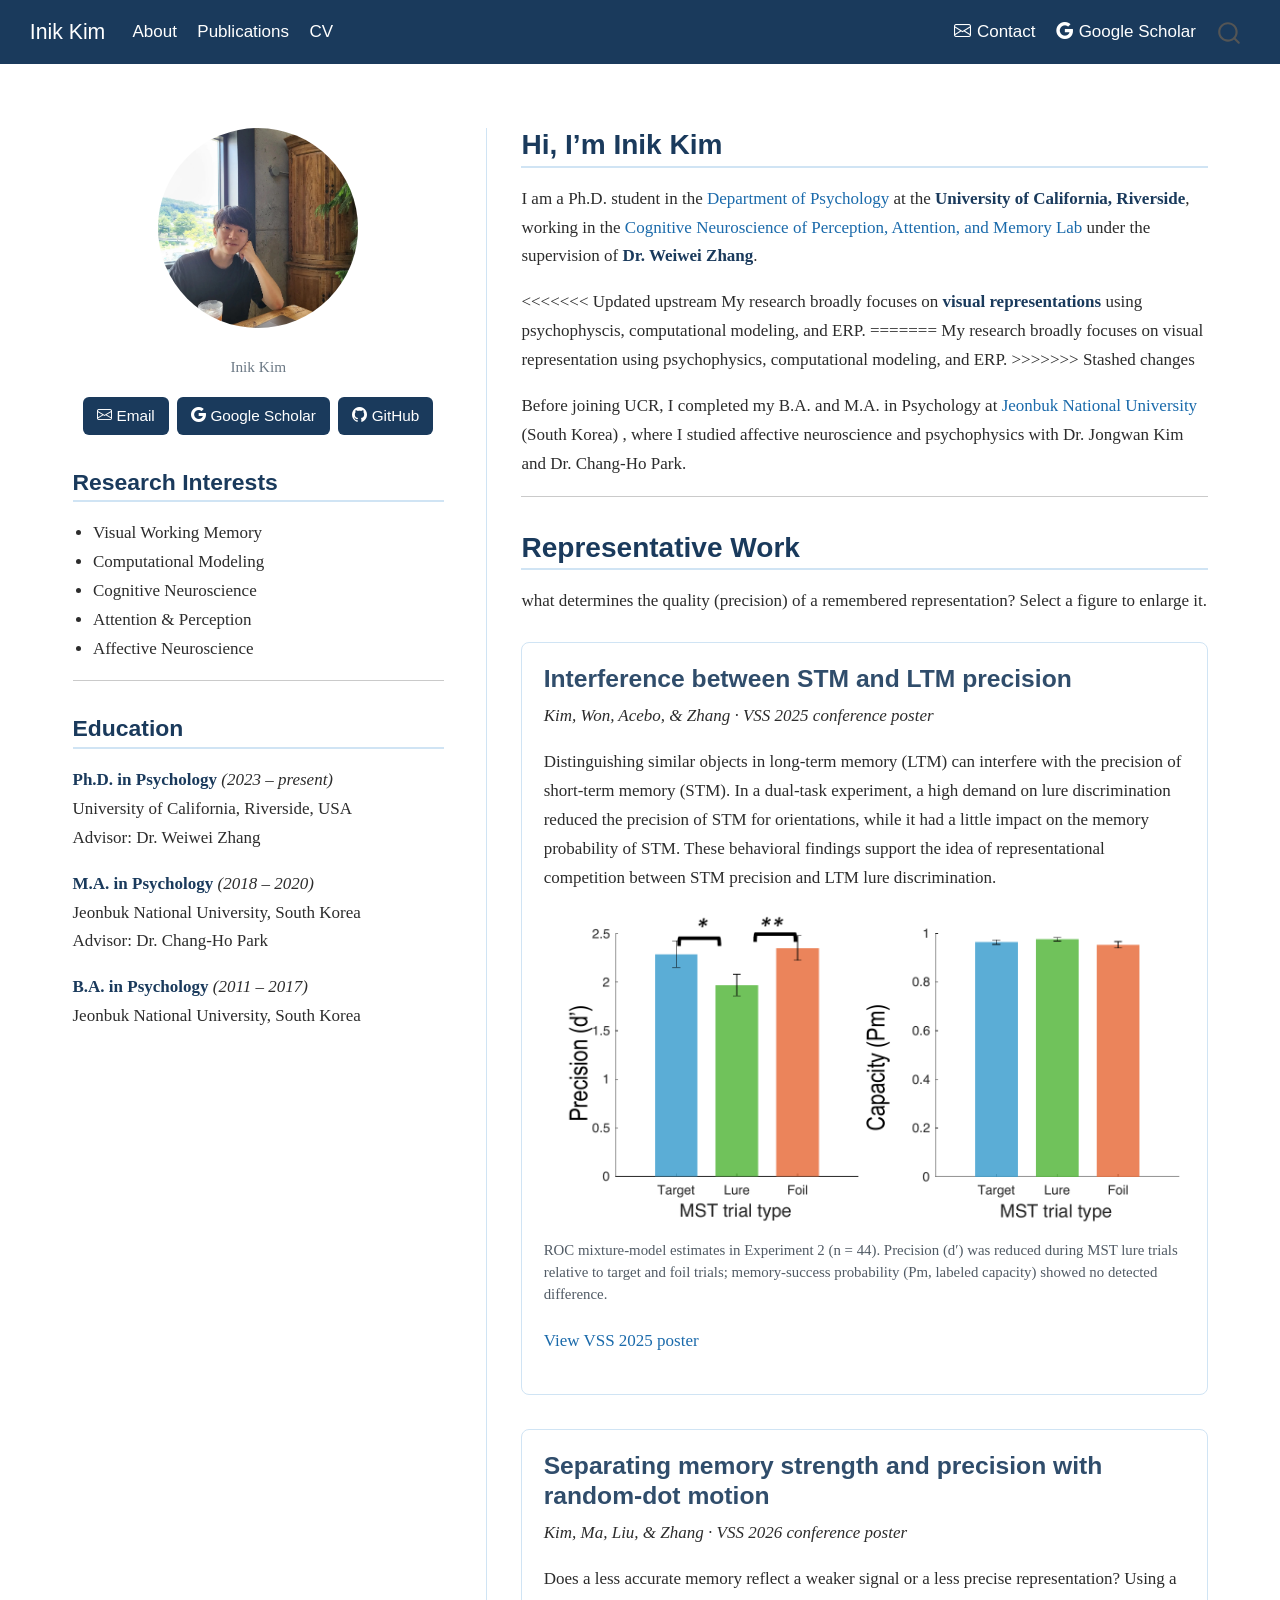
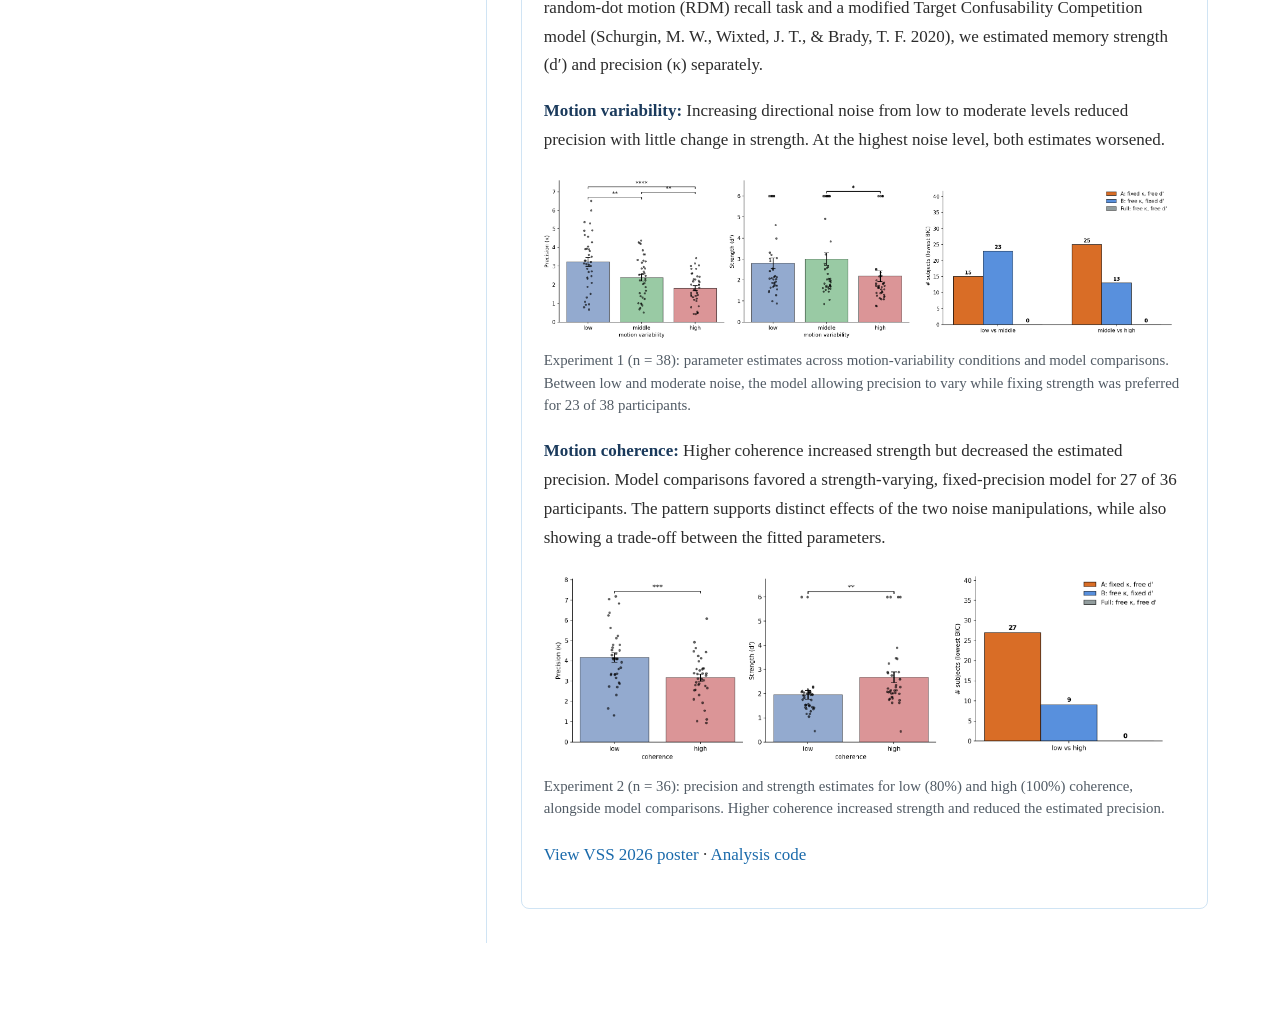
==== commit 7839d076: "Built site for gh-pages" ====
--- a/index.html
+++ b/index.html
@@ -46,7 +46,7 @@
 <link href="site_libs/quarto-html/quarto-syntax-highlighting-63b5708e65d6cd79cd7618c58d0c21e7.css" rel="stylesheet" id="quarto-text-highlighting-styles">
 <script src="site_libs/bootstrap/bootstrap.min.js"></script>
 <link href="site_libs/bootstrap/bootstrap-icons.css" rel="stylesheet">
-<link href="site_libs/bootstrap/bootstrap-cb61c712ca1a7fe70a83faed8e4da2d7.min.css" rel="stylesheet" append-hash="true" id="quarto-bootstrap" data-mode="light">
+<link href="site_libs/bootstrap/bootstrap-f35a81a4717690815b2013502477d714.min.css" rel="stylesheet" append-hash="true" id="quarto-bootstrap" data-mode="light">
 <script src="site_libs/quarto-contrib/glightbox/glightbox.min.js"></script>
 <link href="site_libs/quarto-contrib/glightbox/glightbox.min.css" rel="stylesheet">
 <link href="site_libs/quarto-contrib/glightbox/lightbox.css" rel="stylesheet">
@@ -182,7 +182,7 @@
 <section id="hi-im-inik-kim" class="level2">
 <h2 class="anchored" data-anchor-id="hi-im-inik-kim">Hi, I’m Inik Kim</h2>
 <p>I am a Ph.D.&nbsp;student in the <a href="https://psychology.ucr.edu/">Department of Psychology</a> at the <strong>University of California, Riverside</strong>, working in the <a href="https://memory.ucr.edu/">Cognitive Neuroscience of Perception, Attention, and Memory Lab</a> under the supervision of <strong>Dr.&nbsp;Weiwei Zhang</strong>.</p>
-<p>My research broadly focuses on <strong>visual representations</strong> using psychophyscis, computational modeling, and ERP.</p>
+<p>&lt;&lt;&lt;&lt;&lt;&lt;&lt; Updated upstream My research broadly focuses on <strong>visual representations</strong> using psychophyscis, computational modeling, and ERP. ======= My research broadly focuses on visual representation using psychophysics, computational modeling, and ERP. &gt;&gt;&gt;&gt;&gt;&gt;&gt; Stashed changes</p>
 <p>Before joining UCR, I completed my B.A. and M.A.&nbsp;in Psychology at <a href="https://psy.jbnu.ac.kr/psy/index.do">Jeonbuk National University</a> (South Korea) , where I studied affective neuroscience and psychophysics with Dr.&nbsp;Jongwan Kim and Dr.&nbsp;Chang-Ho Park.</p>
 <hr>
 </section>
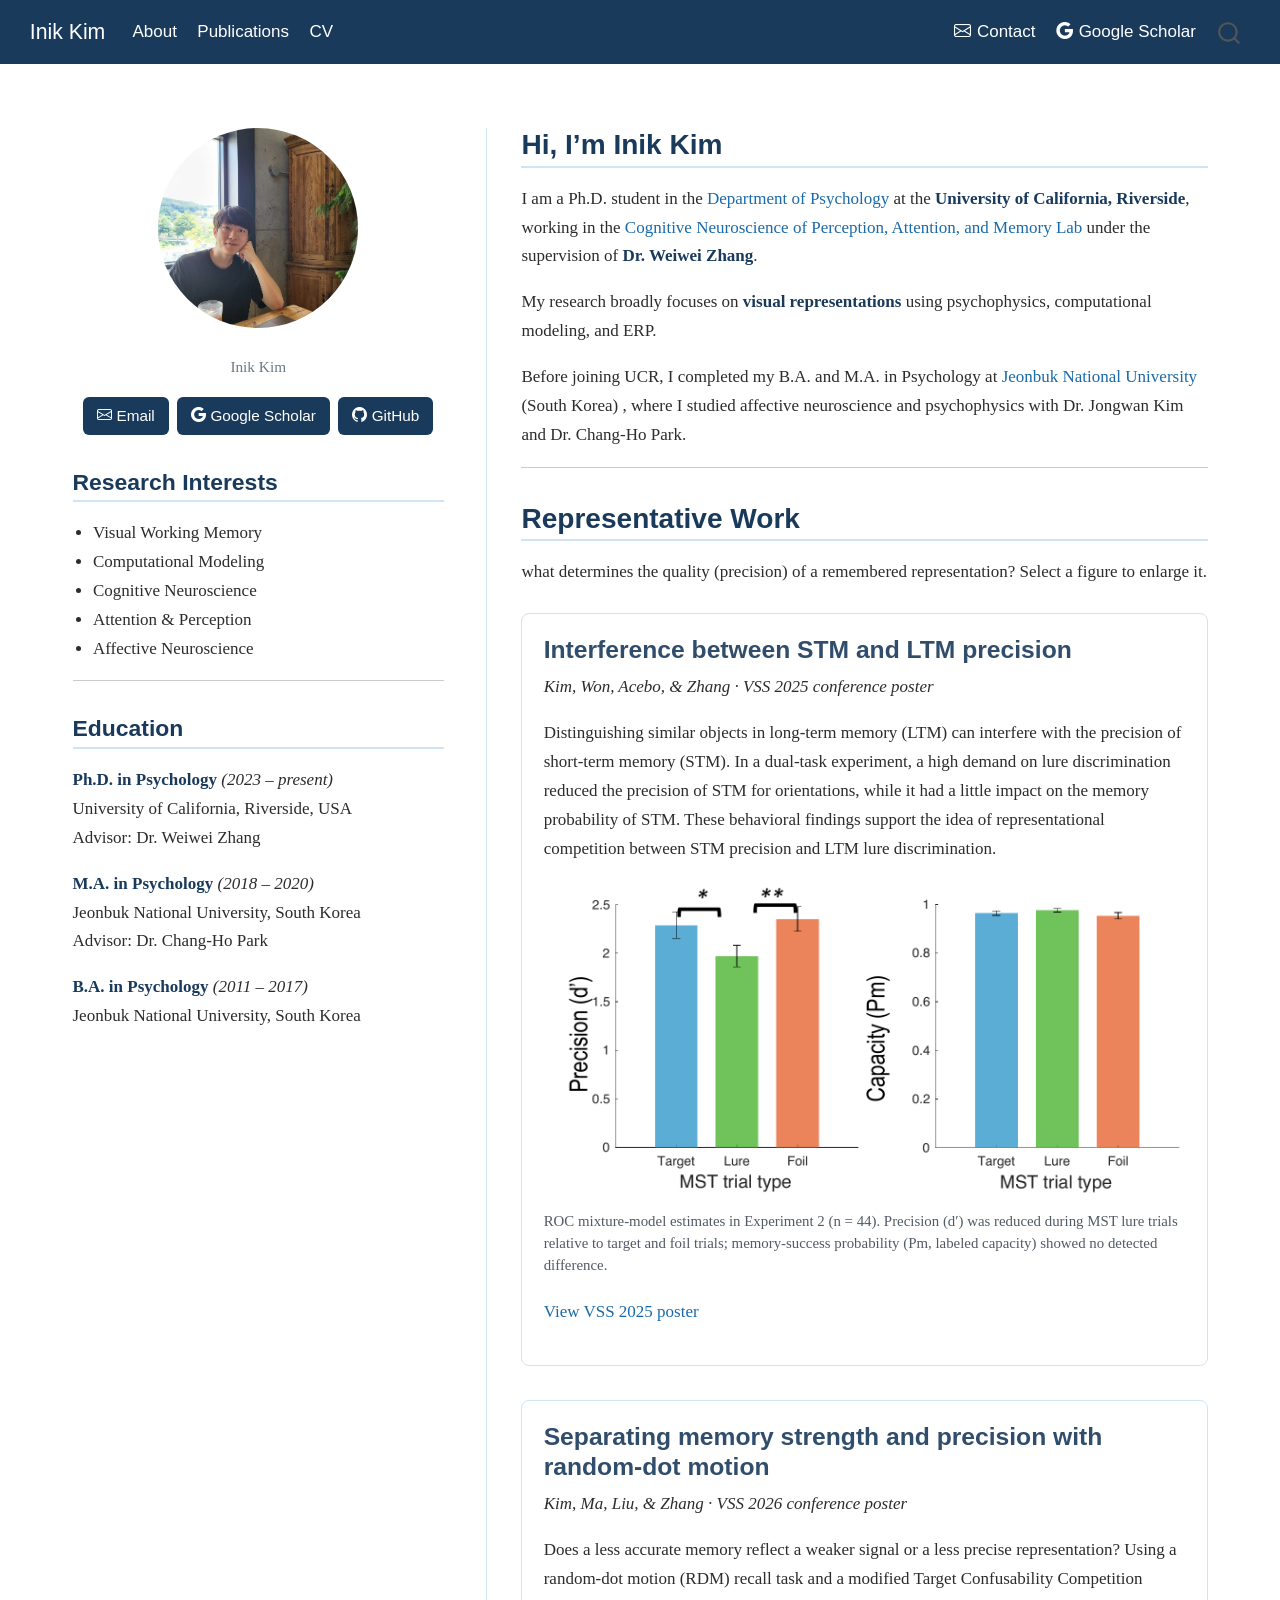
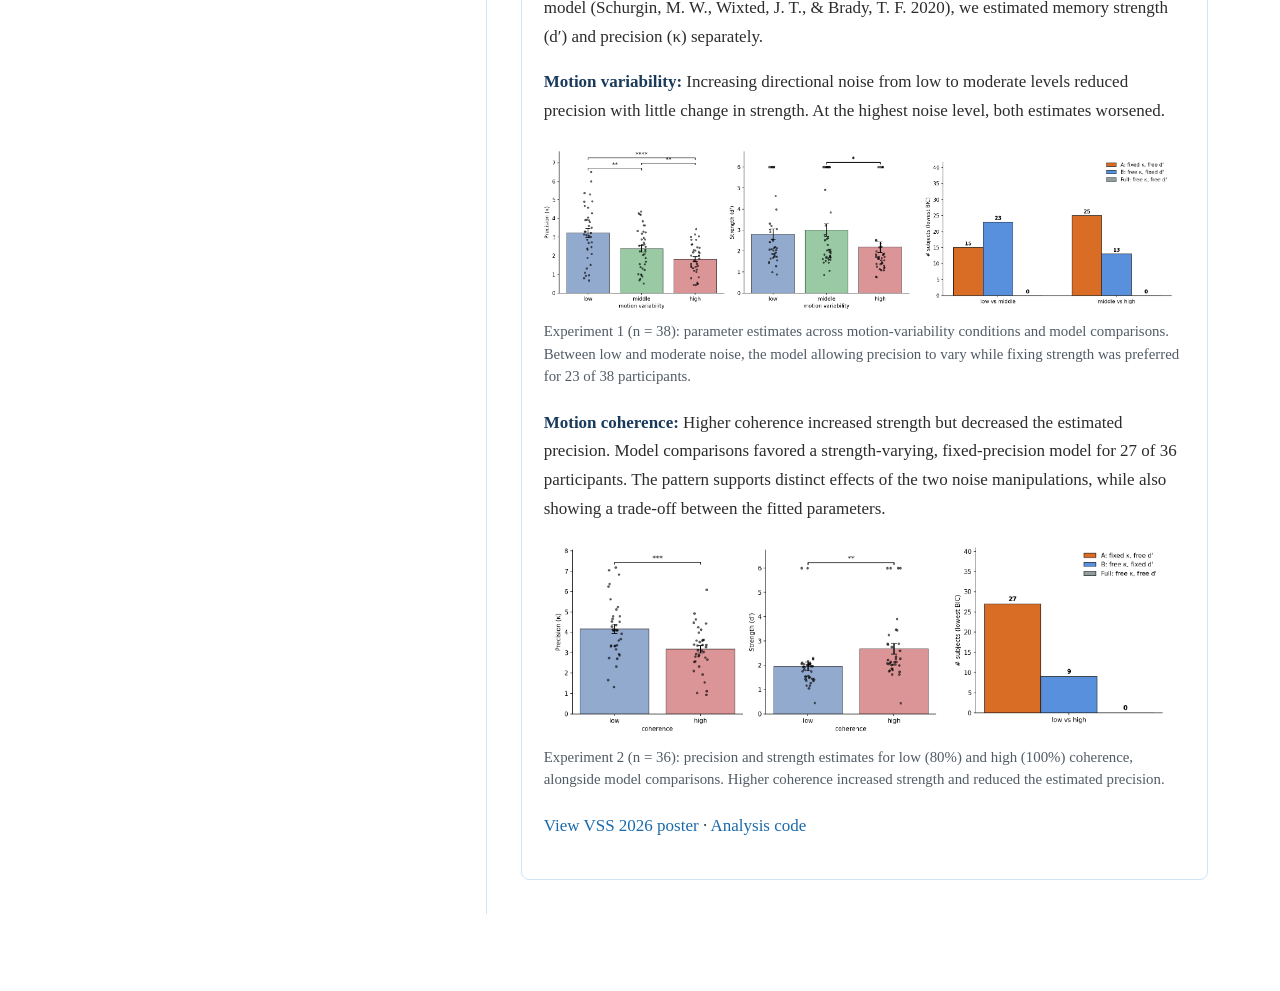
==== commit 9681982d: "Built site for gh-pages" ====
--- a/index.html
+++ b/index.html
@@ -182,7 +182,7 @@
 <section id="hi-im-inik-kim" class="level2">
 <h2 class="anchored" data-anchor-id="hi-im-inik-kim">Hi, I’m Inik Kim</h2>
 <p>I am a Ph.D.&nbsp;student in the <a href="https://psychology.ucr.edu/">Department of Psychology</a> at the <strong>University of California, Riverside</strong>, working in the <a href="https://memory.ucr.edu/">Cognitive Neuroscience of Perception, Attention, and Memory Lab</a> under the supervision of <strong>Dr.&nbsp;Weiwei Zhang</strong>.</p>
-<p>&lt;&lt;&lt;&lt;&lt;&lt;&lt; Updated upstream My research broadly focuses on <strong>visual representations</strong> using psychophyscis, computational modeling, and ERP. ======= My research broadly focuses on visual representation using psychophysics, computational modeling, and ERP. &gt;&gt;&gt;&gt;&gt;&gt;&gt; Stashed changes</p>
+<p>My research broadly focuses on <strong>visual representations</strong> using psychophysics, computational modeling, and ERP.</p>
 <p>Before joining UCR, I completed my B.A. and M.A.&nbsp;in Psychology at <a href="https://psy.jbnu.ac.kr/psy/index.do">Jeonbuk National University</a> (South Korea) , where I studied affective neuroscience and psychophysics with Dr.&nbsp;Jongwan Kim and Dr.&nbsp;Chang-Ho Park.</p>
 <hr>
 </section>
--- a/research.css
+++ b/research.css
@@ -53,15 +53,36 @@
   margin-top: 0;
 }
 
-@media (max-width: 991px) {
+@media (max-width: 767px) {
   .profile-layout {
     grid-template-columns: minmax(0, 1fr);
     gap: 1.5rem;
   }
 
+  /* Read the introduction immediately after the photo on phones. */
+  .profile-sidebar,
   .profile-main {
-    border-left: 0;
-    padding-left: 0;
+    display: contents;
+  }
+
+  .profile-sidebar > .about-entity {
+    grid-row: 1;
+  }
+
+  .profile-main > section:first-child {
+    grid-row: 2;
+  }
+
+  .profile-sidebar > #research-interests {
+    grid-row: 3;
+  }
+
+  .profile-sidebar > #education {
+    grid-row: 4;
+  }
+
+  .profile-main > #representative-work {
+    grid-row: 5;
   }
 }
 
